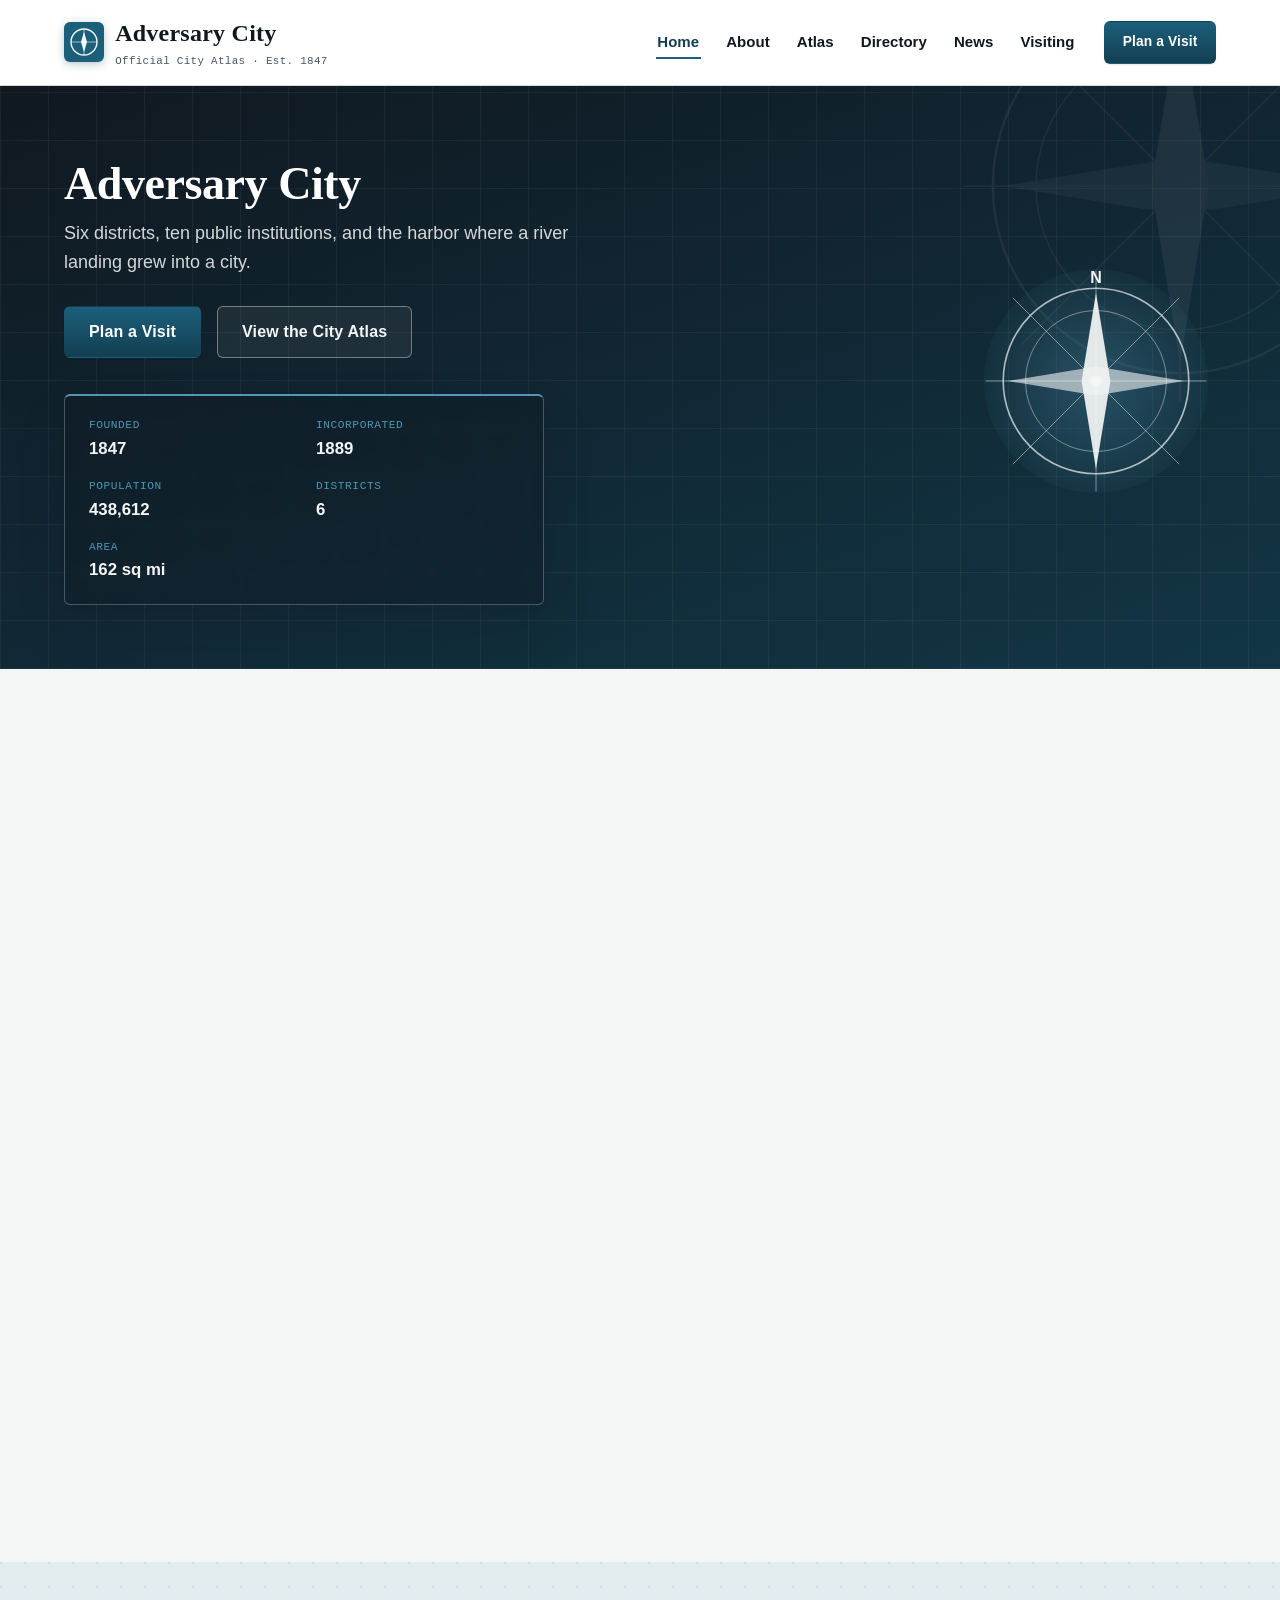
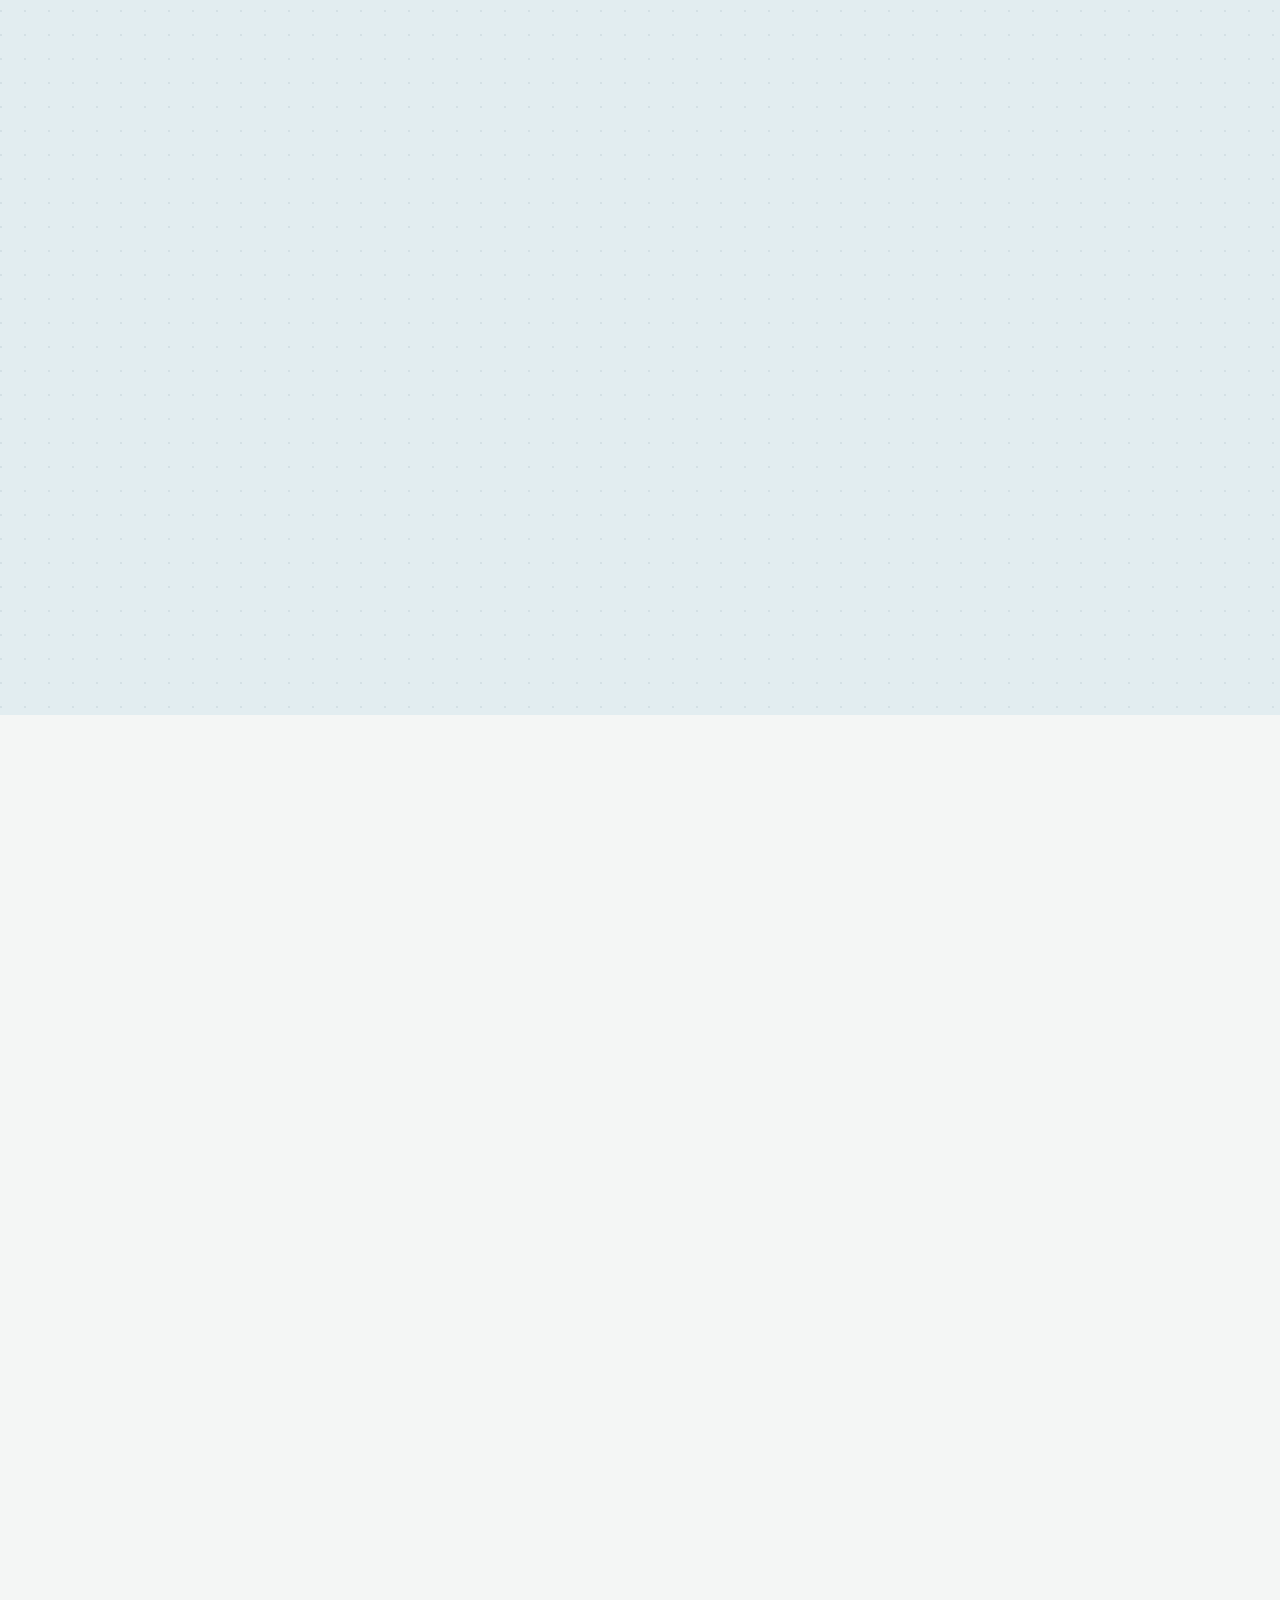
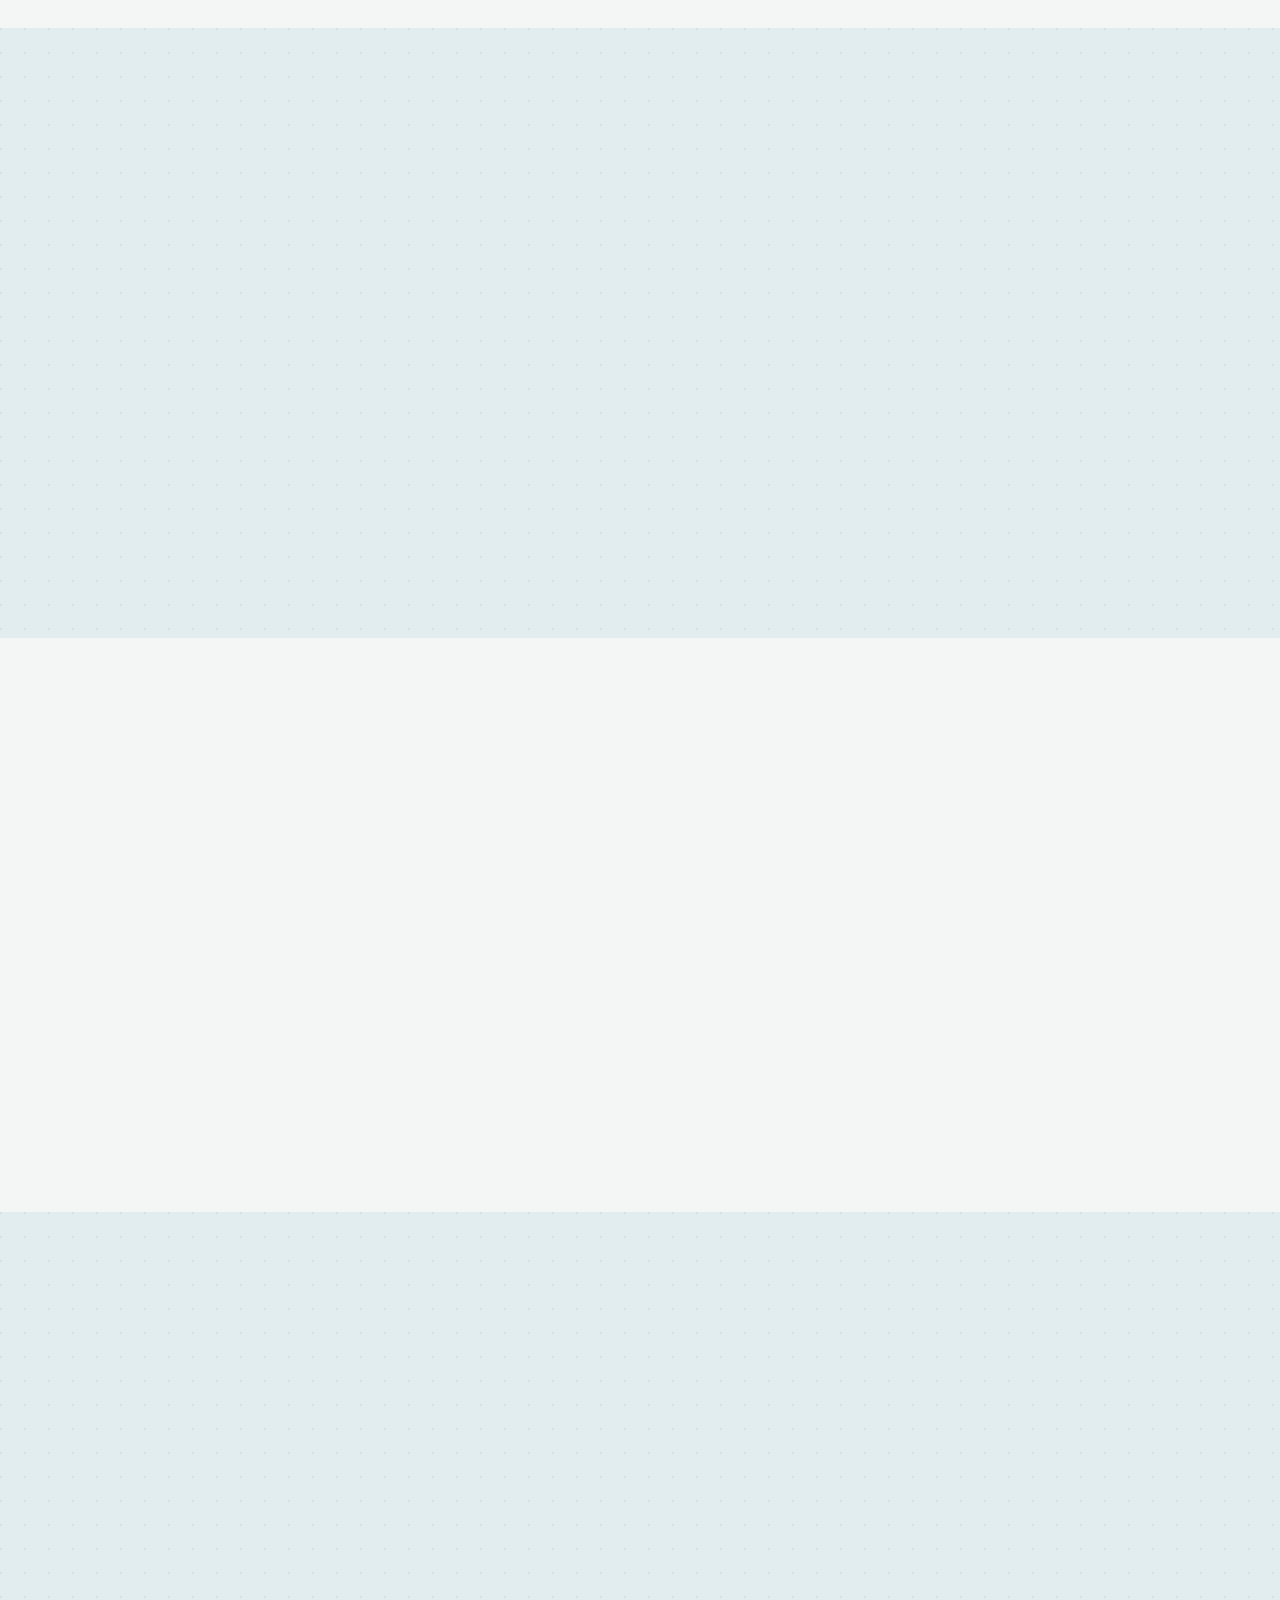
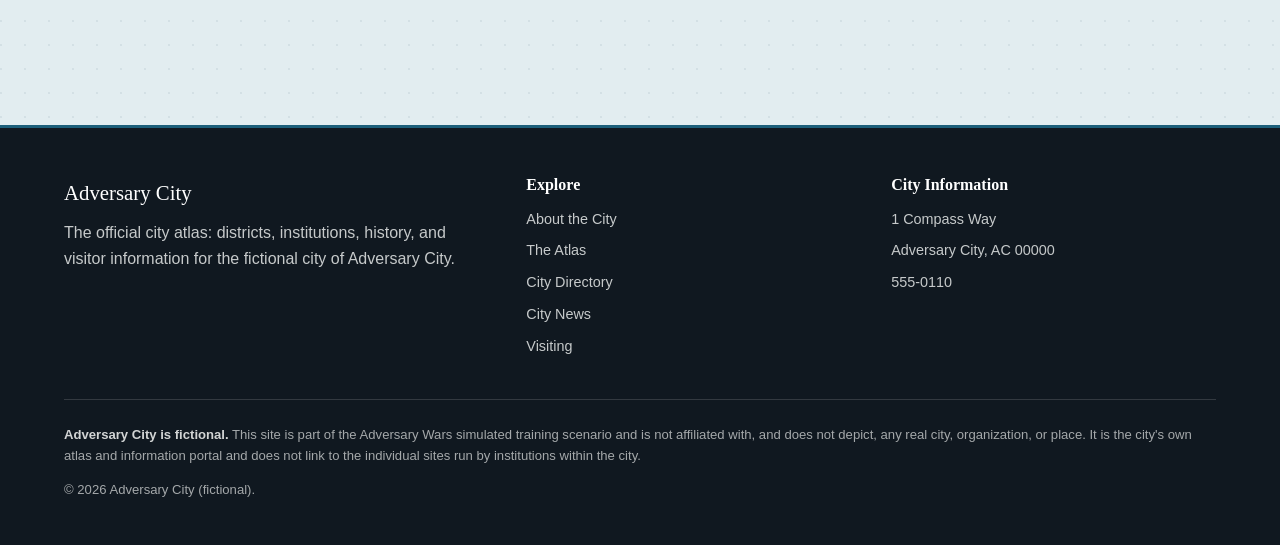
==== index.html @ d745461b "Initial commit" ====
<!DOCTYPE html>
<!--
  Adversary Wars simulation project, set in the fictional city of Adversary City.
  Adversary City is a fictional city; this site is its fictional city-wide atlas
  and information portal, not any single fictional building's own site.
  This site was built for a simulated training/CTF scenario and is not intended
  to represent, impersonate, or harm any real city, organization, or place.
  No real resident data, phone numbers, or addresses are used anywhere in this project.
-->
<html lang="en">
<head>
  <meta charset="UTF-8" />
  <meta name="viewport" content="width=device-width, initial-scale=1.0" />
  <title>Adversary City | Official City Atlas</title>
  <meta name="description" content="Adversary City's official city atlas: districts, public institutions, city news, history, and visitor information for the fictional city of Adversary City." />
  <meta name="robots" content="noindex, nofollow" />
  <meta name="disclaimer" content="Adversary City is a fictional city. This site was built for a simulated training/CTF scenario and is not intended
  to represent, impersonate, or harm any real city, organization, or place.
  No real resident data, phone numbers, or addresses are used anywhere in this project." />
  <meta property="og:title" content="Adversary City · Official City Atlas" />
  <meta property="og:description" content="Districts, public institutions, city news, history, and visitor information for the fictional city of Adversary City." />
  <meta property="og:type" content="website" />
  <meta http-equiv="Content-Security-Policy" content="default-src 'self'; img-src 'self' data:; style-src 'self'; script-src 'self'; object-src 'none'; base-uri 'self'; form-action 'self'; frame-ancestors 'none';" />
  <link rel="icon" href="data:image/svg+xml,%3Csvg xmlns='http://www.w3.org/2000/svg' viewBox='0 0 24 24'%3E%3Crect width='24' height='24' rx='4' fill='%231c5f7a'/%3E%3Ccircle cx='12' cy='12' r='7' fill='none' stroke='%23f4f6f5' stroke-width='1.2'/%3E%3Cpolygon points='12,6 14,12 12,18 10,12' fill='%23f4f6f5'/%3E%3C/svg%3E" />
  <link rel="stylesheet" href="css/styles.css" />
</head>
<body>
  <a class="skip-link" href="#main">Skip to content</a>

  <header class="site-header">
    <div class="wrap">
      <a class="brand" href="index.html" aria-current="page">
        <svg class="brand-logo" width="40" height="40" viewBox="0 0 40 40" aria-hidden="true">
          <rect width="40" height="40" rx="6" fill="#1c5f7a" />
          <circle cx="20" cy="20" r="13" fill="none" stroke="#f4f6f5" stroke-width="1.4" />
          <line x1="20" y1="7" x2="20" y2="33" stroke="#f4f6f5" stroke-width="1" opacity="0.6" />
          <line x1="7" y1="20" x2="33" y2="20" stroke="#f4f6f5" stroke-width="1" opacity="0.6" />
          <polygon points="20,10 23,20 20,30 17,20" fill="#f4f6f5" />
        </svg>
        <span class="brand-text">
          <span class="brand-name">Adversary City</span>
          <span class="brand-sub">Official City Atlas · Est. 1847</span>
        </span>
      </a>

      <button class="nav-toggle" type="button" aria-expanded="false" aria-controls="primary-nav" id="nav-toggle">
        <span class="nav-toggle-bars"></span>
        <span class="visually-hidden">Menu</span>
      </button>

      <nav class="primary-nav" id="primary-nav" aria-label="Primary">
        <ul class="nav-links">
          <li><a href="index.html" aria-current="page">Home</a></li>
          <li><a href="about/index.html">About</a></li>
          <li><a href="atlas/index.html">Atlas</a></li>
          <li><a href="directory/index.html">Directory</a></li>
          <li><a href="news/index.html">News</a></li>
          <li><a href="visiting/index.html">Visiting</a></li>
        </ul>
        <a class="btn btn--primary" href="visiting/index.html">Plan a Visit</a>
      </nav>
    </div>
  </header>

  <main id="main">
    <!-- Hero -->
    <section class="hero">
      <div class="wrap hero-inner">
        <div>
          <h1>Adversary City</h1>
          <p class="hero-tagline">Six districts, ten public institutions, and the harbor where a river landing grew into a city.</p>
          <div class="hero-actions">
            <a class="btn btn--primary" href="visiting/index.html">Plan a Visit</a>
            <a class="btn btn--ghost-dark" href="#atlas">View the City Atlas</a>
          </div>
          <dl class="gazetteer-facts">
            <div>
              <dt class="fact-label">Founded</dt>
              <dd class="fact-value">1847</dd>
            </div>
            <div>
              <dt class="fact-label">Incorporated</dt>
              <dd class="fact-value">1889</dd>
            </div>
            <div>
              <dt class="fact-label">Population</dt>
              <dd class="fact-value">438,612</dd>
            </div>
            <div>
              <dt class="fact-label">Districts</dt>
              <dd class="fact-value">6</dd>
            </div>
            <div>
              <dt class="fact-label">Area</dt>
              <dd class="fact-value">162 sq mi</dd>
            </div>
          </dl>
        </div>
        <svg class="compass" width="240" height="240" viewBox="0 0 150 150" aria-hidden="true">
          <defs>
            <radialGradient id="compass-glow" cx="50%" cy="50%" r="60%">
              <stop offset="0%" stop-color="#4f97b3" stop-opacity="0.35" />
              <stop offset="100%" stop-color="#4f97b3" stop-opacity="0" />
            </radialGradient>
          </defs>
          <circle cx="75" cy="75" r="70" fill="url(#compass-glow)" />
          <circle cx="75" cy="75" r="58" fill="none" stroke="#f4f6f5" stroke-width="1" opacity="0.7" />
          <circle cx="75" cy="75" r="44" fill="none" stroke="#f4f6f5" stroke-width="0.6" opacity="0.45" />
          <g stroke="#f4f6f5" stroke-width="0.6" opacity="0.5">
            <line x1="75" y1="6" x2="75" y2="144" />
            <line x1="6" y1="75" x2="144" y2="75" />
            <line x1="23" y1="23" x2="127" y2="127" />
            <line x1="127" y1="23" x2="23" y2="127" />
          </g>
          <polygon points="75,20 84,75 75,130 66,75" fill="#f4f6f5" opacity="0.92" />
          <polygon points="20,75 75,66 130,75 75,84" fill="#f4f6f5" opacity="0.6" />
          <circle cx="75" cy="75" r="3.5" fill="#f4f6f5" />
          <text x="75" y="14" text-anchor="middle" font-size="10" font-weight="700" fill="#f4f6f5">N</text>
        </svg>
      </div>
    </section>

    <!-- Signature: The City Atlas -->
    <section class="section" id="atlas">
      <div class="wrap">
        <div class="section-head reveal">
          <div>
            <h2>The City Atlas</h2>
            <p class="section-intro">Six districts divide Adversary City, each built around the institutions that define it. Choose a district to see what operates there.</p>
          </div>
        </div>

        <div class="atlas-layout reveal">
          <div class="atlas-map-frame">
            <svg viewBox="0 0 900 600" role="img" aria-label="Illustrated map of Adversary City, showing six districts, streets, the Adversary River, the harbor, and the location of each public institution">
              <defs>
                <pattern id="street-grid" width="30" height="30" patternUnits="userSpaceOnUse">
                  <path d="M30,0 L0,0 0,30" fill="none" stroke="#6b7378" stroke-width="1" opacity="0.5" />
                </pattern>
                <g id="mini-compass">
                  <circle cx="0" cy="0" r="58" fill="none" stroke="currentColor" stroke-width="1.2" opacity="0.6" />
                  <circle cx="0" cy="0" r="44" fill="none" stroke="currentColor" stroke-width="0.6" opacity="0.4" />
                  <line x1="0" y1="-58" x2="0" y2="58" stroke="currentColor" stroke-width="0.6" opacity="0.5" />
                  <line x1="-58" y1="0" x2="58" y2="0" stroke="currentColor" stroke-width="0.6" opacity="0.5" />
                  <polygon points="0,-55 9,0 0,55 -9,0" fill="currentColor" opacity="0.85" />
                  <polygon points="-55,0 0,-9 55,0 0,9" fill="currentColor" opacity="0.5" />
                  <text x="0" y="-64" text-anchor="middle" font-size="12" font-weight="700" fill="currentColor">N</text>
                </g>
                <path id="pin-shape" d="M0,0 C-9,-9 -9,-20 0,-24 C9,-20 9,-9 0,0 Z" fill="currentColor" />
                <circle id="pin-hole" cx="0" cy="-15" r="3.2" fill="#f4f6f5" />
              </defs>

              <rect class="map-water" x="0" y="0" width="900" height="600" />
              <rect class="map-land" x="40" y="40" width="820" height="480" rx="6" />
              <rect class="map-street-pattern" x="40" y="40" width="820" height="480" rx="6" />

              <rect class="map-road" x="40" y="255" width="820" height="50" />
              <rect class="map-road" x="280" y="40" width="50" height="215" />
              <rect class="map-road" x="570" y="40" width="50" height="480" />
              <line class="map-road-line" x1="40" y1="280" x2="280" y2="280" />
              <line class="map-road-line" x1="330" y1="280" x2="570" y2="280" />
              <line class="map-road-line" x1="620" y1="280" x2="860" y2="280" />
              <line class="map-road-line" x1="305" y1="40" x2="305" y2="255" />
              <line class="map-road-line" x1="595" y1="40" x2="595" y2="255" />
              <line class="map-road-line" x1="595" y1="305" x2="595" y2="520" />

              <polygon class="map-river" points="280,305 330,305 330,520 370,580 240,580 280,520" />

              <!-- Founders Row -->
              <rect class="district-region map-active-el" data-district="founders-row" id="map-founders-row" x="40" y="40" width="240" height="215" rx="10" />
              <rect class="map-park" x="55" y="190" width="70" height="40" rx="6" />
              <text class="district-label map-active-el" data-district="founders-row" x="160" y="70" text-anchor="middle">Founders Row</text>
              <use href="#pin-shape" x="100" y="120" class="map-pin map-active-el" data-district="founders-row" />
              <use href="#pin-hole" x="100" y="120" />
              <text class="district-sublabel map-active-el" data-district="founders-row" x="114" y="124">City University</text>
              <text class="map-grid-label" x="270" y="245" text-anchor="end">A-1</text>

              <!-- Civic Center -->
              <rect class="district-region map-active-el" data-district="civic-center" id="map-civic-center" x="330" y="40" width="240" height="215" rx="10" />
              <rect class="map-park" x="490" y="190" width="60" height="35" rx="6" />
              <text class="district-label map-active-el" data-district="civic-center" x="450" y="70" text-anchor="middle">Civic Center</text>
              <use href="#pin-shape" x="400" y="115" class="map-pin map-active-el" data-district="civic-center" />
              <use href="#pin-hole" x="400" y="115" />
              <text class="district-sublabel map-active-el" data-district="civic-center" x="414" y="119">Office of the Mayor</text>
              <use href="#pin-shape" x="400" y="150" class="map-pin map-active-el" data-district="civic-center" />
              <use href="#pin-hole" x="400" y="150" />
              <text class="district-sublabel map-active-el" data-district="civic-center" x="414" y="154">City Police Department</text>
              <text class="map-grid-label" x="560" y="245" text-anchor="end">B-1</text>

              <!-- Skyport District -->
              <rect class="district-region map-active-el" data-district="skyport" id="map-skyport" x="620" y="40" width="240" height="215" rx="10" />
              <rect class="map-runway" x="640" y="175" width="170" height="8" rx="2" />
              <line class="map-runway-line" x1="640" y1="179" x2="810" y2="179" />
              <text class="district-label map-active-el" data-district="skyport" x="740" y="70" text-anchor="middle">Skyport District</text>
              <use href="#pin-shape" x="690" y="140" class="map-pin map-active-el" data-district="skyport" />
              <use href="#pin-hole" x="690" y="140" />
              <text class="district-sublabel map-active-el" data-district="skyport" x="704" y="144">Adversary City Airport</text>
              <text class="map-grid-label" x="850" y="245" text-anchor="end">C-1</text>

              <!-- Harbor District -->
              <rect class="district-region map-active-el" data-district="harbor" id="map-harbor" x="40" y="305" width="240" height="215" rx="10" />
              <rect class="map-pier" x="90" y="500" width="20" height="40" />
              <text class="district-label map-active-el" data-district="harbor" x="160" y="335" text-anchor="middle">Harbor District</text>
              <use href="#pin-shape" x="140" y="400" class="map-pin map-active-el" data-district="harbor" />
              <use href="#pin-hole" x="140" y="400" />
              <text class="district-sublabel map-active-el" data-district="harbor" x="154" y="404">City Hospital</text>
              <text class="map-grid-label" x="270" y="510" text-anchor="end">A-2</text>

              <!-- Riverside -->
              <rect class="district-region map-active-el" data-district="riverside" id="map-riverside" x="330" y="305" width="240" height="215" rx="10" />
              <text class="district-label map-active-el" data-district="riverside" x="450" y="335" text-anchor="middle">Riverside</text>
              <use href="#pin-shape" x="395" y="380" class="map-pin map-active-el" data-district="riverside" />
              <use href="#pin-hole" x="395" y="380" />
              <text class="district-sublabel map-active-el" data-district="riverside" x="409" y="384">City Firestation</text>
              <use href="#pin-shape" x="395" y="415" class="map-pin map-active-el" data-district="riverside" />
              <use href="#pin-hole" x="395" y="415" />
              <text class="district-sublabel map-active-el" data-district="riverside" x="409" y="419">City Bus Station</text>
              <use href="#pin-shape" x="395" y="450" class="map-pin map-active-el" data-district="riverside" />
              <use href="#pin-hole" x="395" y="450" />
              <text class="district-sublabel map-active-el" data-district="riverside" x="409" y="454">City Power Station</text>
              <text class="map-grid-label" x="560" y="510" text-anchor="end">B-2</text>

              <!-- Ledger District -->
              <rect class="district-region map-active-el" data-district="ledger" id="map-ledger" x="620" y="305" width="240" height="215" rx="10" />
              <text class="district-label map-active-el" data-district="ledger" x="740" y="335" text-anchor="middle">Ledger District</text>
              <use href="#pin-shape" x="690" y="390" class="map-pin map-active-el" data-district="ledger" />
              <use href="#pin-hole" x="690" y="390" />
              <text class="district-sublabel map-active-el" data-district="ledger" x="704" y="394">City Bank</text>
              <use href="#pin-shape" x="690" y="425" class="map-pin map-active-el" data-district="ledger" />
              <use href="#pin-hole" x="690" y="425" />
              <text class="district-sublabel map-active-el" data-district="ledger" x="704" y="429">City Shopping Center</text>
              <text class="map-grid-label" x="850" y="510" text-anchor="end">C-2</text>

              <text class="map-grid-label" x="160" y="25" text-anchor="middle">A</text>
              <text class="map-grid-label" x="450" y="25" text-anchor="middle">B</text>
              <text class="map-grid-label" x="740" y="25" text-anchor="middle">C</text>
              <text class="map-grid-label" x="20" y="152" text-anchor="middle">1</text>
              <text class="map-grid-label" x="20" y="417" text-anchor="middle">2</text>

              <text class="map-water-label" x="470" y="568" text-anchor="middle">Adversary Harbor</text>
              <use href="#mini-compass" transform="translate(800,568) scale(0.42)" class="map-compass" />

              <rect class="map-frame-border" x="10" y="10" width="880" height="580" rx="4" />
            </svg>
          </div>

          <div>
            <ul class="district-picker">
              <li><button type="button" class="district-btn" data-district="founders-row" aria-pressed="false">Founders Row</button></li>
              <li><button type="button" class="district-btn" data-district="civic-center" aria-pressed="true">Civic Center</button></li>
              <li><button type="button" class="district-btn" data-district="skyport" aria-pressed="false">Skyport</button></li>
              <li><button type="button" class="district-btn" data-district="harbor" aria-pressed="false">Harbor</button></li>
              <li><button type="button" class="district-btn" data-district="riverside" aria-pressed="false">Riverside</button></li>
              <li><button type="button" class="district-btn" data-district="ledger" aria-pressed="false">Ledger</button></li>
            </ul>

            <div class="district-panel" data-district-panel="founders-row" id="panel-founders-row" hidden>
              <span class="grid-ref">Grid A-1</span>
              <h3>Founders Row</h3>
              <p>A campus district anchored by City University's 1891 quadrangle, with student housing and small businesses lining Founders Walk.</p>
              <ul class="district-panel-list">
                <li>City University<span>Founded 1891 on Founders Walk, the city's principal institution of higher education.</span></li>
              </ul>
            </div>

            <div class="district-panel" data-district-panel="civic-center" id="panel-civic-center">
              <span class="grid-ref">Grid B-1</span>
              <h3>Civic Center</h3>
              <p>Government offices cluster around Charter Plaza and Civic Plaza, four blocks from the Adversary River waterfront.</p>
              <ul class="district-panel-list">
                <li>Office of the Mayor<span>Seat of the mayor-council government at 100 Charter Plaza.</span></li>
                <li>City Police Department<span>Department headquarters at 100 Civic Plaza, in service since 1927.</span></li>
              </ul>
            </div>

            <div class="district-panel" data-district-panel="skyport" id="panel-skyport" hidden>
              <span class="grid-ref">Grid C-1</span>
              <h3>Skyport District</h3>
              <p>Built up around the runways of Adversary City Airport along Aerodrome Way, on the northeast edge of the city.</p>
              <ul class="district-panel-list">
                <li>Adversary City Airport (ADV)<span>Regional airport on Aerodrome Way, operating since 1962 with two terminals.</span></li>
              </ul>
            </div>

            <div class="district-panel" data-district-panel="harbor" id="panel-harbor" hidden>
              <span class="grid-ref">Grid A-2</span>
              <h3>Harbor District</h3>
              <p>The city's oldest neighborhood, built where the Adversary River meets the harbor. Meridian Parkway runs its full length.</p>
              <ul class="district-panel-list">
                <li>City Hospital<span>Acute and emergency care campus at 4400 Meridian Parkway, open since 1958.</span></li>
              </ul>
            </div>

            <div class="district-panel" data-district-panel="riverside" id="panel-riverside" hidden>
              <span class="grid-ref">Grid B-2</span>
              <h3>Riverside</h3>
              <p>An industrial and service belt along the Adversary River south of downtown, home to the utilities and transit infrastructure that keep the rest of the city running.</p>
              <ul class="district-panel-list">
                <li>City Firestation, Station 4<span>Engine and ladder company on Ladderline Road, in service since 1971.</span></li>
                <li>City Bus Station<span>Central terminal at Transit Plaza, hub for the Transit Authority's four routes.</span></li>
                <li>City Power Station<span>Municipal electric utility at Riverside Station, serving the city since 1938.</span></li>
              </ul>
            </div>

            <div class="district-panel" data-district-panel="ledger" id="panel-ledger" hidden>
              <span class="grid-ref">Grid C-2</span>
              <h3>Ledger District</h3>
              <p>The city's financial and retail corridor, running from Ledger Street to Commons Boulevard.</p>
              <ul class="district-panel-list">
                <li>City Bank<span>Headquartered at 1200 Ledger Street, chartered in 1948.</span></li>
                <li>City Shopping Center<span>Regional retail center at 2200 Commons Boulevard with dining and a City Bank branch.</span></li>
              </ul>
            </div>
          </div>
        </div>

        <p class="reveal more-link"><a class="section-link" href="atlas/index.html">View the full Atlas</a></p>
      </div>
    </section>

    <!-- What's in the City -->
    <section class="section section--tint" id="directory">
      <div class="wrap">
        <div class="section-head reveal">
          <div>
            <h2>What's in the City</h2>
            <p class="section-intro">Ten public and civic institutions serve Adversary City, spread across its six districts.</p>
          </div>
        </div>

        <ul class="index-list reveal">
          <li class="index-entry">
            <div class="index-entry-row">
              <span class="index-entry-name">Adversary City Airport</span>
              <span class="index-entry-leader"></span>
              <span class="index-entry-ref">C-1</span>
            </div>
            <span class="index-entry-cat">Aviation · Skyport District</span>
          </li>
          <li class="index-entry">
            <div class="index-entry-row">
              <span class="index-entry-name">City Bank</span>
              <span class="index-entry-leader"></span>
              <span class="index-entry-ref">C-2</span>
            </div>
            <span class="index-entry-cat">Finance · Ledger District</span>
          </li>
          <li class="index-entry">
            <div class="index-entry-row">
              <span class="index-entry-name">City Bus Station</span>
              <span class="index-entry-leader"></span>
              <span class="index-entry-ref">B-2</span>
            </div>
            <span class="index-entry-cat">Transit · Riverside</span>
          </li>
          <li class="index-entry">
            <div class="index-entry-row">
              <span class="index-entry-name">City Firestation, Station 4</span>
              <span class="index-entry-leader"></span>
              <span class="index-entry-ref">B-2</span>
            </div>
            <span class="index-entry-cat">Fire &amp; Rescue · Riverside</span>
          </li>
          <li class="index-entry">
            <div class="index-entry-row">
              <span class="index-entry-name">City Hospital</span>
              <span class="index-entry-leader"></span>
              <span class="index-entry-ref">A-2</span>
            </div>
            <span class="index-entry-cat">Health · Harbor District</span>
          </li>
          <li class="index-entry">
            <div class="index-entry-row">
              <span class="index-entry-name">City Police Department</span>
              <span class="index-entry-leader"></span>
              <span class="index-entry-ref">B-1</span>
            </div>
            <span class="index-entry-cat">Public Safety · Civic Center</span>
          </li>
          <li class="index-entry">
            <div class="index-entry-row">
              <span class="index-entry-name">City Power Station</span>
              <span class="index-entry-leader"></span>
              <span class="index-entry-ref">B-2</span>
            </div>
            <span class="index-entry-cat">Utilities · Riverside</span>
          </li>
          <li class="index-entry">
            <div class="index-entry-row">
              <span class="index-entry-name">City Shopping Center</span>
              <span class="index-entry-leader"></span>
              <span class="index-entry-ref">C-2</span>
            </div>
            <span class="index-entry-cat">Retail · Ledger District</span>
          </li>
          <li class="index-entry">
            <div class="index-entry-row">
              <span class="index-entry-name">City University</span>
              <span class="index-entry-leader"></span>
              <span class="index-entry-ref">A-1</span>
            </div>
            <span class="index-entry-cat">Education · Founders Row</span>
          </li>
          <li class="index-entry">
            <div class="index-entry-row">
              <span class="index-entry-name">Office of the Mayor</span>
              <span class="index-entry-leader"></span>
              <span class="index-entry-ref">B-1</span>
            </div>
            <span class="index-entry-cat">Government · Civic Center</span>
          </li>
        </ul>

        <p class="reveal more-link"><a class="section-link" href="directory/index.html">View the full City Directory</a></p>
      </div>
    </section>

    <!-- City News -->
    <section class="section" id="news">
      <div class="wrap">
        <div class="section-head reveal">
          <div>
            <h2>City News</h2>
            <p class="section-intro">A running digest of announcements from institutions across Adversary City.</p>
          </div>
        </div>

        <ol class="dispatch-list reveal">
          <li class="dispatch-item">
            <div class="dispatch-meta">
              <span class="dispatch-date">Jul 27, 2026</span>
              <span class="dispatch-tag">Transit</span>
              <span class="dispatch-org">City Bus Station</span>
            </div>
            <h3>Route 3 running behind schedule during Fairview Avenue paving</h3>
            <p>Buses are running 10 to 15 minutes behind while crews repave Fairview Avenue.</p>
          </li>
          <li class="dispatch-item">
            <div class="dispatch-meta">
              <span class="dispatch-date">Jul 26, 2026</span>
              <span class="dispatch-tag">Utilities</span>
              <span class="dispatch-org">City Power Station</span>
            </div>
            <h3>Cedar Substation maintenance scheduled for August 3</h3>
            <p>Crews take the substation offline from 1 to 5 a.m., affecting about 600 customers.</p>
          </li>
          <li class="dispatch-item">
            <div class="dispatch-meta">
              <span class="dispatch-date">Jul 25, 2026</span>
              <span class="dispatch-tag">Retail</span>
              <span class="dispatch-org">City Shopping Center</span>
            </div>
            <h3>East entrance closed for door repair</h3>
            <p>The entrance closes for repair work and reopens August 2.</p>
          </li>
          <li class="dispatch-item">
            <div class="dispatch-meta">
              <span class="dispatch-date">Jul 24, 2026</span>
              <span class="dispatch-tag">Aviation</span>
              <span class="dispatch-org">Adversary City Airport</span>
            </div>
            <h3>Summer storms delaying scattered departures</h3>
            <p>Storms are pushing back departures across both terminals; travelers should check flight status before heading to the airport.</p>
          </li>
          <li class="dispatch-item">
            <div class="dispatch-meta">
              <span class="dispatch-date">Jul 22, 2026</span>
              <span class="dispatch-tag">Health</span>
              <span class="dispatch-org">City Hospital</span>
            </div>
            <h3>Walk-in flu clinic opens in the East Wing lobby</h3>
            <p>The clinic runs through October and requires no appointment.</p>
          </li>
        </ol>

        <p class="reveal more-link"><a class="section-link" href="news/index.html">View the full News Archive</a></p>
      </div>
    </section>

    <!-- About the City teaser -->
    <section class="section section--tint" id="about">
      <div class="wrap">
        <div class="section-head reveal">
          <div>
            <h2>About the City</h2>
            <p class="section-intro">Adversary City grew from a river-landing trading post into a city of six districts.</p>
          </div>
        </div>

        <div class="two-col reveal">
          <div class="panel">
            <h3>History</h3>
            <p>Settlers established a trading post in 1847 where the Adversary River meets the harbor. The city incorporated in 1889, and City University opened two years later. The century that followed added a police department, a municipal utility, a bank, a hospital, an airport, and a fire station, each still operating in the district where it was built.</p>
          </div>
          <div class="panel">
            <h3>Government</h3>
            <p>Adversary City operates under a mayor-council government. Voters elect the mayor citywide and seven council members, one from each district plus one at-large seat, all serving four-year terms. The Council meets at City Hall on Charter Plaza the second Tuesday of each month, open to the public.</p>
          </div>
        </div>

        <p class="reveal more-link"><a class="section-link" href="about/index.html">Read the full City History</a></p>
      </div>
    </section>

    <!-- Visiting teaser -->
    <section class="section" id="visiting">
      <div class="wrap">
        <div class="section-head reveal">
          <div>
            <h2>Visiting Adversary City</h2>
            <p class="section-intro">Practical notes for getting around and planning a day in the city.</p>
          </div>
        </div>

        <div class="org-grid reveal">
          <div class="org-card">
            <div class="org-card-top">
              <h3>Getting Here</h3>
            </div>
            <p>Adversary City Airport serves the Skyport District, and the central bus terminal in Riverside connects to routes across the region.</p>
          </div>
          <div class="org-card">
            <div class="org-card-top">
              <h3>Getting Around</h3>
            </div>
            <p>Four citywide routes run from the Riverside terminal to every district. Most sights sit within a short walk of a stop.</p>
          </div>
          <div class="org-card">
            <div class="org-card-top">
              <h3>When to Go</h3>
            </div>
            <p>Spring and fall bring the mildest weather. Summer runs warm and occasionally stormy, as reflected in current flight delays.</p>
          </div>
        </div>

        <p class="reveal more-link"><a class="section-link" href="visiting/index.html">Plan Your Visit</a></p>
      </div>
    </section>

    <!-- Contact -->
    <section class="section section--tint" id="contact">
      <div class="wrap">
        <div class="section-head reveal">
          <div>
            <h2>City Information</h2>
            <p class="section-intro">General questions about Adversary City, its districts, or this atlas.</p>
          </div>
        </div>

        <div class="two-col reveal">
          <div class="panel">
            <h3>Visitor &amp; Information Center</h3>
            <ul class="contact-list">
              <li><span class="label">Address</span><span class="value">1 Compass Way, Adversary City, AC 00000</span></li>
              <li><span class="label">General information</span><span class="value">555-0110</span></li>
              <li><span class="label">Hours</span><span class="value">Mon-Fri, 8 a.m.-6 p.m.</span></li>
            </ul>
          </div>
          <div class="panel">
            <h3>Find Your Way</h3>
            <p>Start with <a href="atlas/index.html">the Atlas</a> for districts and locations, the <a href="directory/index.html">Directory</a> for a full list of institutions, or <a href="news/index.html">City News</a> for the latest announcements.</p>
          </div>
        </div>
      </div>
    </section>
  </main>

  <footer class="site-footer">
    <div class="wrap">
      <div class="footer-grid">
        <div>
          <div class="footer-brand-name">Adversary City</div>
          <p>The official city atlas: districts, institutions, history, and visitor information for the fictional city of Adversary City.</p>
        </div>
        <div>
          <h3>Explore</h3>
          <ul>
            <li><a href="about/index.html">About the City</a></li>
            <li><a href="atlas/index.html">The Atlas</a></li>
            <li><a href="directory/index.html">City Directory</a></li>
            <li><a href="news/index.html">City News</a></li>
            <li><a href="visiting/index.html">Visiting</a></li>
          </ul>
        </div>
        <div>
          <h3>City Information</h3>
          <ul>
            <li>1 Compass Way</li>
            <li>Adversary City, AC 00000</li>
            <li>555-0110</li>
          </ul>
        </div>
      </div>

      <div class="disclaimer">
        <p><strong>Adversary City is fictional.</strong> This site is part of the Adversary Wars simulated training scenario and is not affiliated with, and does not depict, any real city, organization, or place. It is the city's own atlas and information portal and does not link to the individual sites run by institutions within the city.</p>
        <p>&copy; <span id="year"></span> Adversary City (fictional).</p>
      </div>
    </div>
  </footer>

  <script src="js/main.js" defer></script>
</body>
</html>
---- css/styles.css ----
/*
  Adversary City: official city atlas
  Token system: survey-blue on cool neutrals, single dominant brand color,
  one warm utility accent (map-pin red) reserved for markers/tags only.
*/

:root {
  --ink: #101820;
  --ink-soft: #46565f;
  --survey: #1c5f7a;
  --survey-deep: #123f52;
  --survey-pale: #e2edf0;
  --survey-light: #4f97b3;
  --paper: #f4f6f5;
  --panel: #ffffff;
  --line: #d3dbdd;
  --pin: #9c3a2e;
  --pin-deep: #7a2c22;
  --pin-light: #d98d7e;

  --font-display: "Bookman Old Style", "Book Antiqua", Georgia, serif;
  --font-body: Candara, "Segoe UI", Calibri, sans-serif;
  --font-mono: "Cascadia Mono", Consolas, "Lucida Console", monospace;

  --wrap: 1200px;
  --radius: 6px;

  --shadow-sm: 0 1px 2px rgba(16, 24, 32, 0.06), 0 1px 1px rgba(16, 24, 32, 0.04);
  --shadow-md: 0 8px 20px rgba(16, 24, 32, 0.08), 0 2px 6px rgba(16, 24, 32, 0.05);
  --shadow-lg: 0 24px 48px rgba(16, 24, 32, 0.16), 0 4px 12px rgba(16, 24, 32, 0.08);
  --shadow-inset: inset 0 1px 0 rgba(255, 255, 255, 0.6);

  /* Compass-rose watermark, reused across every masthead for a consistent brand mark */
  --watermark: url("data:image/svg+xml,%3Csvg xmlns='http://www.w3.org/2000/svg' viewBox='0 0 200 200'%3E%3Ccircle cx='100' cy='100' r='78' fill='none' stroke='%23f4f6f5' stroke-width='1'/%3E%3Ccircle cx='100' cy='100' r='60' fill='none' stroke='%23f4f6f5' stroke-width='0.6'/%3E%3Cg stroke='%23f4f6f5' stroke-width='0.6'%3E%3Cline x1='100' y1='10' x2='100' y2='190'/%3E%3Cline x1='10' y1='100' x2='190' y2='100'/%3E%3Cline x1='34' y1='34' x2='166' y2='166'/%3E%3Cline x1='166' y1='34' x2='34' y2='166'/%3E%3C/g%3E%3Cpolygon points='100,26 112,100 100,174 88,100' fill='%23f4f6f5'/%3E%3Cpolygon points='26,100 100,88 174,100 100,112' fill='%23f4f6f5' opacity='0.7'/%3E%3Ccircle cx='100' cy='100' r='4' fill='%23f4f6f5'/%3E%3C/svg%3E");

  /* City-map cartography colors (map-only palette, distinct from site chrome) */
  --water: #c3dde3;
  --water-deep: #9dc3cc;
  --land: #eef2f1;
  --road: #9aa3a8;
  --road-line: #6b7378;
  --park: #a7bfa0;
}

* {
  box-sizing: border-box;
}

html {
  scroll-behavior: smooth;
}

@media (prefers-reduced-motion: reduce) {
  html {
    scroll-behavior: auto;
  }
  *,
  *::before,
  *::after {
    animation-duration: 0.001ms !important;
    animation-iteration-count: 1 !important;
    transition-duration: 0.001ms !important;
    scroll-behavior: auto !important;
  }
}

body {
  margin: 0;
  background: var(--paper);
  color: var(--ink);
  font-family: var(--font-body);
  font-size: 16px;
  line-height: 1.65;
  text-rendering: optimizeLegibility;
  -webkit-font-smoothing: antialiased;
}

h1,
h2,
h3,
h4 {
  font-family: var(--font-display);
  color: var(--ink);
  line-height: 1.15;
  letter-spacing: -0.01em;
  margin: 0 0 0.6em;
}

h3,
h4 {
  letter-spacing: 0;
}

p {
  margin: 0 0 1em;
}

dl,
dt,
dd {
  margin: 0;
}

a {
  color: var(--survey-deep);
}

a:not([class]) {
  text-decoration-thickness: 1px;
  text-underline-offset: 0.15em;
}

img {
  max-width: 100%;
  display: block;
}

.wrap {
  max-width: var(--wrap);
  margin: 0 auto;
  padding: 0 1.5rem;
}

.skip-link {
  position: absolute;
  left: -999px;
  top: 0;
  background: var(--ink);
  color: #fff;
  padding: 0.75rem 1.25rem;
  z-index: 200;
  font-family: var(--font-body);
}

.skip-link:focus {
  left: 1rem;
  top: 1rem;
}

:focus-visible {
  outline: 3px solid var(--survey);
  outline-offset: 2px;
}

/* ---------- Header / nav ---------- */

.site-header {
  background: rgba(255, 255, 255, 0.92);
  backdrop-filter: blur(10px);
  -webkit-backdrop-filter: blur(10px);
  border-bottom: 1px solid var(--line);
  position: sticky;
  top: 0;
  z-index: 100;
  box-shadow: 0 0 0 rgba(16, 24, 32, 0);
  transition: box-shadow 0.25s ease, border-color 0.25s ease;
}

.site-header.is-scrolled {
  border-bottom-color: transparent;
  box-shadow: var(--shadow-md);
}

.site-header .wrap {
  display: flex;
  align-items: center;
  justify-content: space-between;
  gap: 1.5rem;
  padding-top: 0.85rem;
  padding-bottom: 0.85rem;
}

.brand {
  display: flex;
  align-items: center;
  gap: 0.7rem;
  flex-shrink: 0;
  text-decoration: none;
  color: var(--ink);
  white-space: nowrap;
}

.brand-logo {
  filter: drop-shadow(0 2px 4px rgba(18, 63, 82, 0.3));
}

.brand-text {
  display: flex;
  flex-direction: column;
}

.brand-name {
  font-family: var(--font-display);
  font-weight: 700;
  font-size: 1.5rem;
  letter-spacing: 0.01em;
}

.brand-sub {
  font-family: var(--font-mono);
  font-size: 0.68rem;
  color: var(--ink-soft);
  letter-spacing: 0.03em;
}

.primary-nav {
  display: flex;
  align-items: center;
  gap: 1.75rem;
  flex-wrap: nowrap;
}

.nav-links {
  display: flex;
  gap: 1.5rem;
  list-style: none;
  margin: 0;
  padding: 0;
  flex-wrap: nowrap;
}

.nav-links a {
  color: var(--ink);
  text-decoration: none;
  font-size: 0.94rem;
  font-weight: 600;
  padding: 0.4rem 0.1rem;
  border-bottom: 2px solid transparent;
  white-space: nowrap;
  transition: color 0.2s ease, border-color 0.2s ease;
}

.nav-links a:hover {
  color: var(--survey-deep);
  border-bottom-color: var(--survey-light);
}

.nav-links a[aria-current="page"] {
  color: var(--survey-deep);
  border-bottom-color: var(--survey);
}

.primary-nav .btn {
  white-space: nowrap;
  font-size: 0.86rem;
  padding: 0.55rem 1.1rem;
}

.nav-toggle {
  display: none;
  background: transparent;
  border: 1px solid var(--line);
  border-radius: var(--radius);
  padding: 0.45rem 0.6rem;
  font-family: var(--font-body);
  cursor: pointer;
}

.nav-toggle-bars {
  display: block;
  width: 20px;
  height: 2px;
  background: var(--ink);
  position: relative;
}

.nav-toggle-bars::before,
.nav-toggle-bars::after {
  content: "";
  position: absolute;
  left: 0;
  width: 20px;
  height: 2px;
  background: var(--ink);
}

.nav-toggle-bars::before {
  top: -6px;
}

.nav-toggle-bars::after {
  top: 6px;
}

@media (max-width: 1100px) {
  .nav-toggle {
    display: block;
  }

  .primary-nav {
    position: absolute;
    top: 100%;
    left: 0;
    right: 0;
    background: var(--panel);
    border-bottom: 1px solid var(--line);
    flex-direction: column;
    align-items: stretch;
    gap: 0;
    padding: 0.5rem 1.5rem 1.25rem;
    display: none;
  }

  .primary-nav.is-open {
    display: flex;
  }

  .nav-links {
    flex-direction: column;
    gap: 0;
  }

  .nav-links a {
    display: block;
    padding: 0.75rem 0;
    border-bottom: 1px solid var(--line);
  }

  .primary-nav .btn {
    margin-top: 1rem;
    text-align: center;
  }
}

/* ---------- Buttons ---------- */

.btn {
  display: inline-block;
  font-family: var(--font-body);
  font-weight: 700;
  letter-spacing: 0.01em;
  text-decoration: none;
  border-radius: var(--radius);
  padding: 0.75rem 1.5rem;
  border: 1px solid transparent;
  cursor: pointer;
  transition: background 0.2s ease, border-color 0.2s ease, color 0.2s ease,
    box-shadow 0.2s ease, transform 0.15s ease;
}

.btn--primary {
  background: linear-gradient(180deg, var(--survey) 0%, var(--survey-deep) 100%);
  color: #fff;
  box-shadow: var(--shadow-sm);
}

.btn--primary:hover {
  background: linear-gradient(180deg, #21708f 0%, var(--survey-deep) 100%);
  box-shadow: var(--shadow-md);
  transform: translateY(-1px);
}

.btn--ghost {
  background: var(--panel);
  border-color: var(--line);
  color: var(--ink);
}

.btn--ghost:hover {
  border-color: var(--survey);
  color: var(--survey-deep);
  box-shadow: var(--shadow-sm);
}

.btn--ghost-dark {
  background: rgba(244, 246, 245, 0.06);
  border-color: rgba(244, 246, 245, 0.4);
  color: var(--paper);
}

.btn--ghost-dark:hover {
  border-color: var(--paper);
  background: rgba(244, 246, 245, 0.12);
}

/* ---------- Masthead (shared by hero + page-intro, for consistent scale) ---------- */

.hero,
.page-intro,
.error-hero {
  position: relative;
  overflow: hidden;
  isolation: isolate;
  background:
    repeating-linear-gradient(
      0deg,
      rgba(244, 246, 245, 0.05) 0,
      rgba(244, 246, 245, 0.05) 1px,
      transparent 1px,
      transparent 48px
    ),
    repeating-linear-gradient(
      90deg,
      rgba(244, 246, 245, 0.05) 0,
      rgba(244, 246, 245, 0.05) 1px,
      transparent 1px,
      transparent 48px
    ),
    linear-gradient(160deg, var(--ink) 0%, var(--survey-deep) 130%);
  color: var(--paper);
  padding: 4.5rem 0 4rem;
}

.hero::before,
.page-intro::before,
.error-hero::before {
  content: "";
  position: absolute;
  z-index: 0;
  top: -140px;
  right: -140px;
  width: 480px;
  height: 480px;
  background-image: var(--watermark);
  background-repeat: no-repeat;
  background-size: contain;
  opacity: 0.06;
  pointer-events: none;
}

.hero > .wrap,
.page-intro > .wrap,
.error-hero > .wrap {
  position: relative;
  z-index: 1;
}

.hero h1,
.page-intro h1,
.error-hero h1 {
  color: #fff;
  font-size: clamp(2.25rem, 3.6vw, 3.1rem);
}

.hero-tagline,
.lede {
  font-size: 1.125rem;
  color: rgba(244, 246, 245, 0.86);
  max-width: 52ch;
}

.hero-inner {
  display: grid;
  grid-template-columns: 1.1fr 0.9fr;
  gap: 3rem;
  align-items: center;
}

.hero h1 {
  margin-bottom: 0.5rem;
}

.hero-actions {
  display: flex;
  gap: 1rem;
  flex-wrap: wrap;
  margin: 1.75rem 0 2.25rem;
}

.gazetteer-facts {
  list-style: none;
  margin: 0;
  padding: 1.25rem 1.5rem;
  border: 1px solid rgba(244, 246, 245, 0.25);
  border-top: 2px solid var(--survey-light);
  border-radius: var(--radius);
  background: rgba(16, 24, 32, 0.35);
  box-shadow: var(--shadow-lg);
  backdrop-filter: blur(6px);
  display: grid;
  grid-template-columns: repeat(2, 1fr);
  gap: 0.9rem 1.5rem;
  max-width: 30rem;
}

.gazetteer-facts div {
  display: flex;
  flex-direction: column;
}

.gazetteer-facts div:last-child {
  grid-column: 1 / -1;
}

.gazetteer-facts dt,
.gazetteer-facts .fact-label {
  font-family: var(--font-mono);
  font-size: 0.7rem;
  letter-spacing: 0.05em;
  color: var(--survey-light);
  text-transform: uppercase;
}

.gazetteer-facts dd,
.gazetteer-facts .fact-value {
  margin: 0;
  font-weight: 700;
  font-size: 1.05rem;
}

.compass {
  justify-self: end;
}

@media (max-width: 900px) {
  .hero-inner {
    grid-template-columns: 1fr;
  }

  .compass {
    justify-self: start;
    width: 96px;
  }
}

/* ---------- Page intro banner (detail pages) ---------- */

.back-link {
  display: inline-block;
  color: var(--survey-light);
  text-decoration: none;
  font-size: 0.88rem;
  font-weight: 700;
  margin-bottom: 1.25rem;
  transition: color 0.2s ease;
}

.back-link:hover {
  color: var(--paper);
  text-decoration: underline;
}

.page-intro h1 {
  margin-bottom: 0.6rem;
}

.lede {
  margin: 0;
}

/* ---------- Sections ---------- */

.section {
  padding: 4.5rem 0;
}

.section--tint {
  background:
    radial-gradient(circle at 1px 1px, rgba(18, 63, 82, 0.07) 1px, transparent 0) 0 0/24px 24px,
    var(--survey-pale);
}

.section-head {
  display: flex;
  align-items: flex-start;
  justify-content: space-between;
  gap: 2rem;
  margin-bottom: 2.5rem;
  flex-wrap: wrap;
}

.section-head h2 {
  display: inline-block;
  font-size: clamp(1.7rem, 2.8vw, 2.2rem);
  margin-bottom: 0.7rem;
  position: relative;
  padding-bottom: 0.65rem;
}

.section-head h2::after {
  content: "";
  position: absolute;
  left: 0;
  bottom: 0;
  width: 100%;
  height: 3px;
  border-radius: 2px;
  background: var(--survey);
}

.section-intro {
  max-width: 62ch;
  color: var(--ink-soft);
}

.body-copy {
  max-width: 65ch;
}

.section-link {
  font-weight: 700;
  text-decoration: none;
  white-space: nowrap;
  border-bottom: 2px solid var(--survey);
  padding-bottom: 0.1rem;
  transition: color 0.2s ease, border-color 0.2s ease;
}

.section-link:hover {
  color: var(--survey-deep);
  border-bottom-color: var(--survey-deep);
}

/* ---------- Atlas (signature) ---------- */

.atlas-layout {
  display: grid;
  grid-template-columns: 1.35fr 1fr;
  gap: 2.5rem;
  align-items: start;
}

.atlas-map-frame {
  background: var(--panel);
  border: 1px solid var(--line);
  border-radius: var(--radius);
  padding: 1rem;
  box-shadow: var(--shadow-md);
}

.atlas-map-frame svg {
  width: 100%;
  height: auto;
  display: block;
}

/* Base terrain layers, painted once, back to front: water, land, street pattern, roads, river, parks */

.map-water {
  fill: var(--water);
}

.map-land {
  fill: var(--land);
  stroke: var(--road-line);
  stroke-width: 3;
}

.map-street-pattern {
  fill: url(#street-grid);
  opacity: 0.6;
  pointer-events: none;
}

.map-road {
  fill: var(--road);
}

.map-road-line {
  stroke: #ffffff;
  stroke-width: 2;
  stroke-dasharray: 14 10;
  opacity: 0.75;
  fill: none;
}

.map-river {
  fill: var(--water-deep);
}

.map-park {
  fill: var(--park);
  stroke: #ffffff;
  stroke-width: 1;
  opacity: 0.92;
}

.map-runway {
  fill: var(--road-line);
}

.map-runway-line {
  stroke: #ffffff;
  stroke-width: 1.5;
  stroke-dasharray: 6 5;
  opacity: 0.8;
}

.map-pier {
  fill: var(--road-line);
  opacity: 0.9;
}

.map-frame-border {
  fill: none;
  stroke: var(--road-line);
  stroke-width: 1;
  opacity: 0.4;
}

.map-water-label {
  font-family: var(--font-body);
  font-style: italic;
  font-size: 13px;
  letter-spacing: 0.03em;
  fill: var(--survey-deep);
  opacity: 0.7;
}

.map-compass {
  color: var(--ink-soft);
  opacity: 0.85;
}

/* District zones: translucent highlight over the terrain, not an opaque fill */

.district-region {
  fill: rgba(28, 95, 122, 0.1);
  stroke: var(--survey-deep);
  stroke-width: 2;
  transition: fill 0.2s ease;
}

.district-region.is-active {
  fill: rgba(28, 95, 122, 0.58);
}

.district-label {
  font-family: var(--font-body);
  font-weight: 700;
  font-size: 14px;
  fill: var(--ink);
  paint-order: stroke;
  stroke: var(--land);
  stroke-width: 4px;
  stroke-linejoin: round;
  pointer-events: none;
}

.district-sublabel {
  font-family: var(--font-body);
  font-weight: 600;
  font-size: 11px;
  fill: var(--ink-soft);
  paint-order: stroke;
  stroke: var(--land);
  stroke-width: 3px;
  stroke-linejoin: round;
  pointer-events: none;
}

.district-label.is-active,
.district-sublabel.is-active {
  fill: #fff;
}

.district-label.is-active,
.district-sublabel.is-active {
  stroke: var(--survey-deep);
}

/* Landmark pins: a reusable teardrop symbol via <use>, colored through currentColor */

.map-pin {
  color: var(--pin);
  filter: drop-shadow(0 1px 1px rgba(16, 24, 32, 0.35));
}

.map-pin.is-active {
  color: #ffffff;
}

.map-grid-label {
  font-family: var(--font-mono);
  font-size: 12px;
  font-weight: 700;
  fill: var(--survey-deep);
  opacity: 0.8;
}

.district-picker {
  display: grid;
  grid-template-columns: repeat(3, 1fr);
  gap: 0.6rem;
  list-style: none;
  margin: 0 0 1.5rem;
  padding: 0;
}

.district-btn {
  width: 100%;
  font-family: var(--font-body);
  font-size: 0.85rem;
  font-weight: 700;
  text-align: left;
  background: var(--panel);
  border: 1px solid var(--line);
  border-radius: var(--radius);
  padding: 0.6rem 0.75rem;
  cursor: pointer;
  color: var(--ink);
  transition: border-color 0.2s ease, background 0.2s ease, color 0.2s ease, box-shadow 0.2s ease;
}

.district-btn:hover {
  border-color: var(--survey);
  box-shadow: var(--shadow-sm);
}

.district-btn[aria-pressed="true"] {
  background: linear-gradient(180deg, var(--survey) 0%, var(--survey-deep) 100%);
  border-color: var(--survey-deep);
  color: #fff;
  box-shadow: var(--shadow-sm);
}

.district-panel {
  background: var(--panel);
  border: 1px solid var(--line);
  border-radius: var(--radius);
  padding: 1.75rem;
  box-shadow: var(--shadow-md);
}

.district-panel .grid-ref {
  font-family: var(--font-mono);
  font-size: 0.78rem;
  color: var(--survey-deep);
  letter-spacing: 0.04em;
}

.district-panel h3 {
  font-size: 1.4rem;
  margin: 0.3rem 0 0.75rem;
}

.district-panel-list {
  list-style: none;
  margin: 1.1rem 0 0;
  padding: 1.1rem 0 0;
  border-top: 1px solid var(--line);
}

.district-panel-list li {
  padding: 0.4rem 0;
  font-weight: 700;
}

.district-panel-list span {
  display: block;
  font-weight: 400;
  font-size: 0.88rem;
  color: var(--ink-soft);
}

@media (max-width: 860px) {
  .atlas-layout {
    grid-template-columns: 1fr;
  }

  .district-picker {
    grid-template-columns: repeat(2, 1fr);
  }
}

/* ---------- Index / dot-leader list ---------- */

.index-list {
  list-style: none;
  margin: 0;
  padding: 0;
  columns: 2;
  column-gap: 3rem;
}

.index-entry {
  display: flex;
  flex-direction: column;
  padding: 0.65rem 0;
  border-bottom: 1px solid var(--line);
  break-inside: avoid;
}

.index-entry-row {
  display: flex;
  align-items: baseline;
  gap: 0.4rem;
}

.index-entry-name {
  font-weight: 700;
  white-space: nowrap;
}

.index-entry-leader {
  flex: 1;
  border-bottom: 1px dotted var(--ink-soft);
  height: 0.7em;
}

.index-entry-ref {
  font-family: var(--font-mono);
  font-size: 0.8rem;
  color: var(--survey-deep);
  white-space: nowrap;
}

.index-entry-cat {
  display: block;
  font-size: 0.78rem;
  color: var(--ink-soft);
  margin-top: 0.15rem;
}

@media (max-width: 700px) {
  .index-list {
    columns: 1;
  }
}

.filter-row {
  display: flex;
  flex-wrap: wrap;
  gap: 0.6rem;
  margin-bottom: 2rem;
}

.filter-chip {
  font-family: var(--font-body);
  font-size: 0.82rem;
  font-weight: 700;
  background: var(--panel);
  border: 1px solid var(--line);
  border-radius: var(--radius);
  padding: 0.45rem 0.9rem;
  cursor: pointer;
  color: var(--ink);
  transition: border-color 0.2s ease, background 0.2s ease, color 0.2s ease, box-shadow 0.2s ease;
}

.filter-chip:hover {
  border-color: var(--survey);
  box-shadow: var(--shadow-sm);
}

.filter-chip[aria-pressed="true"] {
  background: linear-gradient(180deg, var(--survey) 0%, var(--survey-deep) 100%);
  border-color: var(--survey-deep);
  color: #fff;
  box-shadow: var(--shadow-sm);
}

/* Directory detail page cards */

.org-card {
  background: var(--panel);
  border: 1px solid var(--line);
  border-radius: var(--radius);
  padding: 1.5rem;
  box-shadow: var(--shadow-sm);
  transition: box-shadow 0.2s ease, border-color 0.2s ease;
}

.org-card:hover {
  border-color: var(--survey-light);
  box-shadow: var(--shadow-md);
}

.org-card-top {
  display: flex;
  justify-content: space-between;
  gap: 1rem;
  align-items: baseline;
  margin-bottom: 0.5rem;
}

.org-card h3 {
  font-size: 1.15rem;
  margin: 0;
}

.org-card .tag {
  font-family: var(--font-mono);
  font-size: 0.7rem;
  text-transform: uppercase;
  letter-spacing: 0.04em;
  color: var(--survey-deep);
  white-space: nowrap;
}

.org-card p {
  color: var(--ink-soft);
  font-size: 0.94rem;
  margin: 0;
}

.org-card-meta {
  margin-top: 0.85rem;
  padding-top: 0.85rem;
  border-top: 1px solid var(--line);
  font-size: 0.82rem;
  color: var(--ink-soft);
  display: flex;
  gap: 1rem;
  flex-wrap: wrap;
}

.org-grid {
  display: grid;
  grid-template-columns: repeat(auto-fill, minmax(17rem, 1fr));
  gap: 1.25rem;
}

.more-link {
  margin-top: 2.5rem;
}

/* ---------- News dispatch timeline ---------- */

.dispatch-list {
  list-style: none;
  margin: 0;
  padding: 0;
  border-left: 2px solid var(--line);
}

.dispatch-item {
  position: relative;
  padding: 0 0 2rem 2rem;
}

.dispatch-item::before {
  content: "";
  position: absolute;
  left: -7px;
  top: 0.35rem;
  width: 12px;
  height: 12px;
  background: linear-gradient(160deg, var(--survey-light) 0%, var(--survey-deep) 100%);
  border: 2px solid var(--paper);
  border-radius: 3px;
  transform: rotate(45deg);
  box-shadow: var(--shadow-sm);
}

.dispatch-item:last-child {
  padding-bottom: 0;
}

.dispatch-meta {
  display: flex;
  gap: 0.9rem;
  align-items: baseline;
  margin-bottom: 0.35rem;
  flex-wrap: wrap;
}

.dispatch-date {
  font-family: var(--font-mono);
  font-size: 0.82rem;
  color: var(--ink-soft);
}

.dispatch-tag {
  font-size: 0.72rem;
  font-weight: 700;
  text-transform: uppercase;
  letter-spacing: 0.04em;
  color: var(--pin-deep);
  background: rgba(156, 58, 46, 0.08);
  border: 1px solid rgba(156, 58, 46, 0.2);
  border-radius: var(--radius);
  padding: 0.15rem 0.5rem;
}

.dispatch-org {
  font-family: var(--font-mono);
  font-size: 0.78rem;
  color: var(--survey-deep);
}

.dispatch-item h3 {
  font-size: 1.1rem;
  margin: 0 0 0.3rem;
}

.dispatch-item p {
  color: var(--ink-soft);
  margin: 0;
}

/* ---------- History table ---------- */

.chronology {
  width: 100%;
  border-collapse: collapse;
  background: var(--panel);
  box-shadow: var(--shadow-sm);
}

.chronology th,
.chronology td {
  text-align: left;
  padding: 0.85rem 1rem;
  border-bottom: 1px solid var(--line);
  vertical-align: top;
}

.chronology tbody th[scope="row"] {
  font-family: var(--font-mono);
  font-size: 0.85rem;
  color: var(--survey-deep);
  white-space: nowrap;
  width: 6.5rem;
}

.chronology tbody tr:nth-child(even) {
  background: var(--survey-pale);
}

.chronology thead th {
  font-family: var(--font-mono);
  font-size: 0.72rem;
  text-transform: uppercase;
  letter-spacing: 0.05em;
  color: #fff;
  background: var(--survey-deep);
  border-bottom-color: var(--survey-deep);
}

.chronology-wrap {
  overflow-x: auto;
  border-radius: var(--radius);
}

/* ---------- Cards / panels (two-column even-height guard) ---------- */

.panel {
  background: var(--panel);
  border: 1px solid var(--line);
  border-radius: var(--radius);
  padding: 1.75rem;
  box-shadow: var(--shadow-sm);
}

.two-col {
  display: grid;
  grid-template-columns: 1fr 1fr;
  gap: 1.75rem;
  align-items: stretch;
}

@media (max-width: 800px) {
  .two-col {
    grid-template-columns: 1fr;
  }
}

/* ---------- Numbered itinerary (genuine sequence): a route rail with stop badges ---------- */

.itinerary {
  list-style: none;
  margin: 0;
  padding: 0 0 0 3px;
  max-width: 44rem;
  counter-reset: stop;
  border-left: 3px dashed var(--survey);
}

.itinerary li {
  counter-increment: stop;
  position: relative;
  padding: 0 0 2.25rem 2.75rem;
}

.itinerary li:last-child {
  padding-bottom: 0;
}

.itinerary li::before {
  content: counter(stop, decimal-leading-zero);
  position: absolute;
  left: -1.6rem;
  top: -0.15rem;
  width: 2.6rem;
  height: 2.6rem;
  border-radius: 50%;
  display: flex;
  align-items: center;
  justify-content: center;
  background: linear-gradient(180deg, var(--survey) 0%, var(--survey-deep) 100%);
  border: 3px solid var(--survey-pale);
  color: #fff;
  font-family: var(--font-mono);
  font-weight: 700;
  font-size: 0.92rem;
  box-shadow: var(--shadow-sm);
}

.itinerary-head {
  display: flex;
  align-items: baseline;
  justify-content: space-between;
  gap: 0.75rem;
  flex-wrap: wrap;
  margin-bottom: 0.35rem;
}

.itinerary h3 {
  font-size: 1.1rem;
  margin: 0;
}

.itinerary-mode {
  font-family: var(--font-mono);
  font-size: 0.7rem;
  font-weight: 700;
  text-transform: uppercase;
  letter-spacing: 0.05em;
  color: var(--survey-deep);
  white-space: nowrap;
}

.itinerary p {
  margin: 0;
  color: var(--ink-soft);
  font-size: 0.94rem;
  max-width: 46ch;
}

/* ---------- Fact strips / stat lists ---------- */

.fact-strip {
  display: grid;
  grid-template-columns: repeat(5, 1fr);
  gap: 1.5rem;
  padding: 1.75rem 0;
  border-top: 2px solid var(--survey);
  border-bottom: 1px solid var(--line);
}

.fact-strip div {
  display: flex;
  flex-direction: column;
  gap: 0.2rem;
}

@media (max-width: 760px) {
  .fact-strip {
    grid-template-columns: repeat(2, 1fr);
  }

  .fact-strip div:last-child {
    grid-column: 1 / -1;
  }
}

@media (max-width: 420px) {
  .fact-strip {
    grid-template-columns: 1fr;
  }
}

.fact-strip .fact-value {
  font-family: var(--font-mono);
  font-size: 1.6rem;
  font-weight: 700;
  color: var(--survey-deep);
}

.fact-strip .fact-label {
  font-size: 0.82rem;
  color: var(--ink-soft);
}

/* ---------- FAQ ---------- */

.faq-item {
  border-bottom: 1px solid var(--line);
  padding: 1.1rem 0;
}

.faq-item h3 {
  font-size: 1.05rem;
  margin: 0 0 0.4rem;
}

.faq-item p {
  margin: 0;
  color: var(--ink-soft);
}

/* ---------- Contact ---------- */

.contact-list {
  list-style: none;
  margin: 0;
  padding: 0;
}

.contact-list li {
  padding: 0.55rem 0;
  border-bottom: 1px solid var(--line);
  display: flex;
  justify-content: space-between;
  gap: 1rem;
}

.contact-list li:last-child {
  border-bottom: none;
}

.contact-list .label {
  color: var(--ink-soft);
}

.contact-list .value {
  font-weight: 700;
  text-align: right;
}

/* ---------- Footer ---------- */

.site-footer {
  background: var(--ink);
  color: rgba(244, 246, 245, 0.8);
  padding: 3rem 0 2rem;
  border-top: 3px solid var(--survey);
}

.footer-grid {
  display: grid;
  grid-template-columns: 1.3fr 1fr 1fr;
  gap: 2.5rem;
  margin-bottom: 2rem;
}

.footer-grid h3 {
  color: #fff;
  font-size: 1rem;
  margin-bottom: 0.85rem;
}

.footer-grid ul {
  list-style: none;
  margin: 0;
  padding: 0;
}

.footer-grid li {
  margin-bottom: 0.5rem;
  font-size: 0.9rem;
}

.footer-grid a {
  color: rgba(244, 246, 245, 0.8);
  text-decoration: none;
  border-bottom: 1px solid transparent;
  transition: color 0.2s ease, border-color 0.2s ease;
}

.footer-grid a:hover {
  color: #fff;
  border-bottom-color: var(--survey-light);
}

.footer-brand-name {
  font-family: var(--font-display);
  color: #fff;
  font-size: 1.3rem;
  margin-bottom: 0.6rem;
}

.disclaimer {
  border-top: 1px solid rgba(244, 246, 245, 0.15);
  padding-top: 1.5rem;
  font-size: 0.82rem;
  line-height: 1.6;
  color: rgba(244, 246, 245, 0.65);
}

.disclaimer strong {
  color: rgba(244, 246, 245, 0.85);
}

@media (max-width: 800px) {
  .footer-grid {
    grid-template-columns: 1fr 1fr;
  }
}

@media (max-width: 500px) {
  .footer-grid {
    grid-template-columns: 1fr;
  }
}

/* ---------- 404 ---------- */

.error-hero {
  padding: 6rem 0;
  text-align: center;
}

.error-code {
  font-family: var(--font-mono);
  font-size: 4rem;
  color: var(--survey-light);
  margin-bottom: 0.5rem;
}

.error-lede {
  margin: 0 auto 2rem;
}

.error-actions {
  justify-content: center;
}

/* ---------- Scroll reveal ---------- */

.reveal {
  opacity: 0;
  transform: translateY(12px);
  transition: opacity 0.5s ease, transform 0.5s ease;
}

.reveal.is-visible {
  opacity: 1;
  transform: translateY(0);
}

@media (prefers-reduced-motion: reduce) {
  .reveal {
    opacity: 1;
    transform: none;
  }
}

/* ---------- Utility ---------- */

.visually-hidden {
  position: absolute;
  width: 1px;
  height: 1px;
  overflow: hidden;
  clip: rect(0 0 0 0);
  white-space: nowrap;
}

@media (max-width: 700px) {
  .hero {
    padding: 3.5rem 0 2.5rem;
  }

  .section {
    padding: 3rem 0;
  }

  .footer-grid {
    gap: 1.75rem;
  }
}
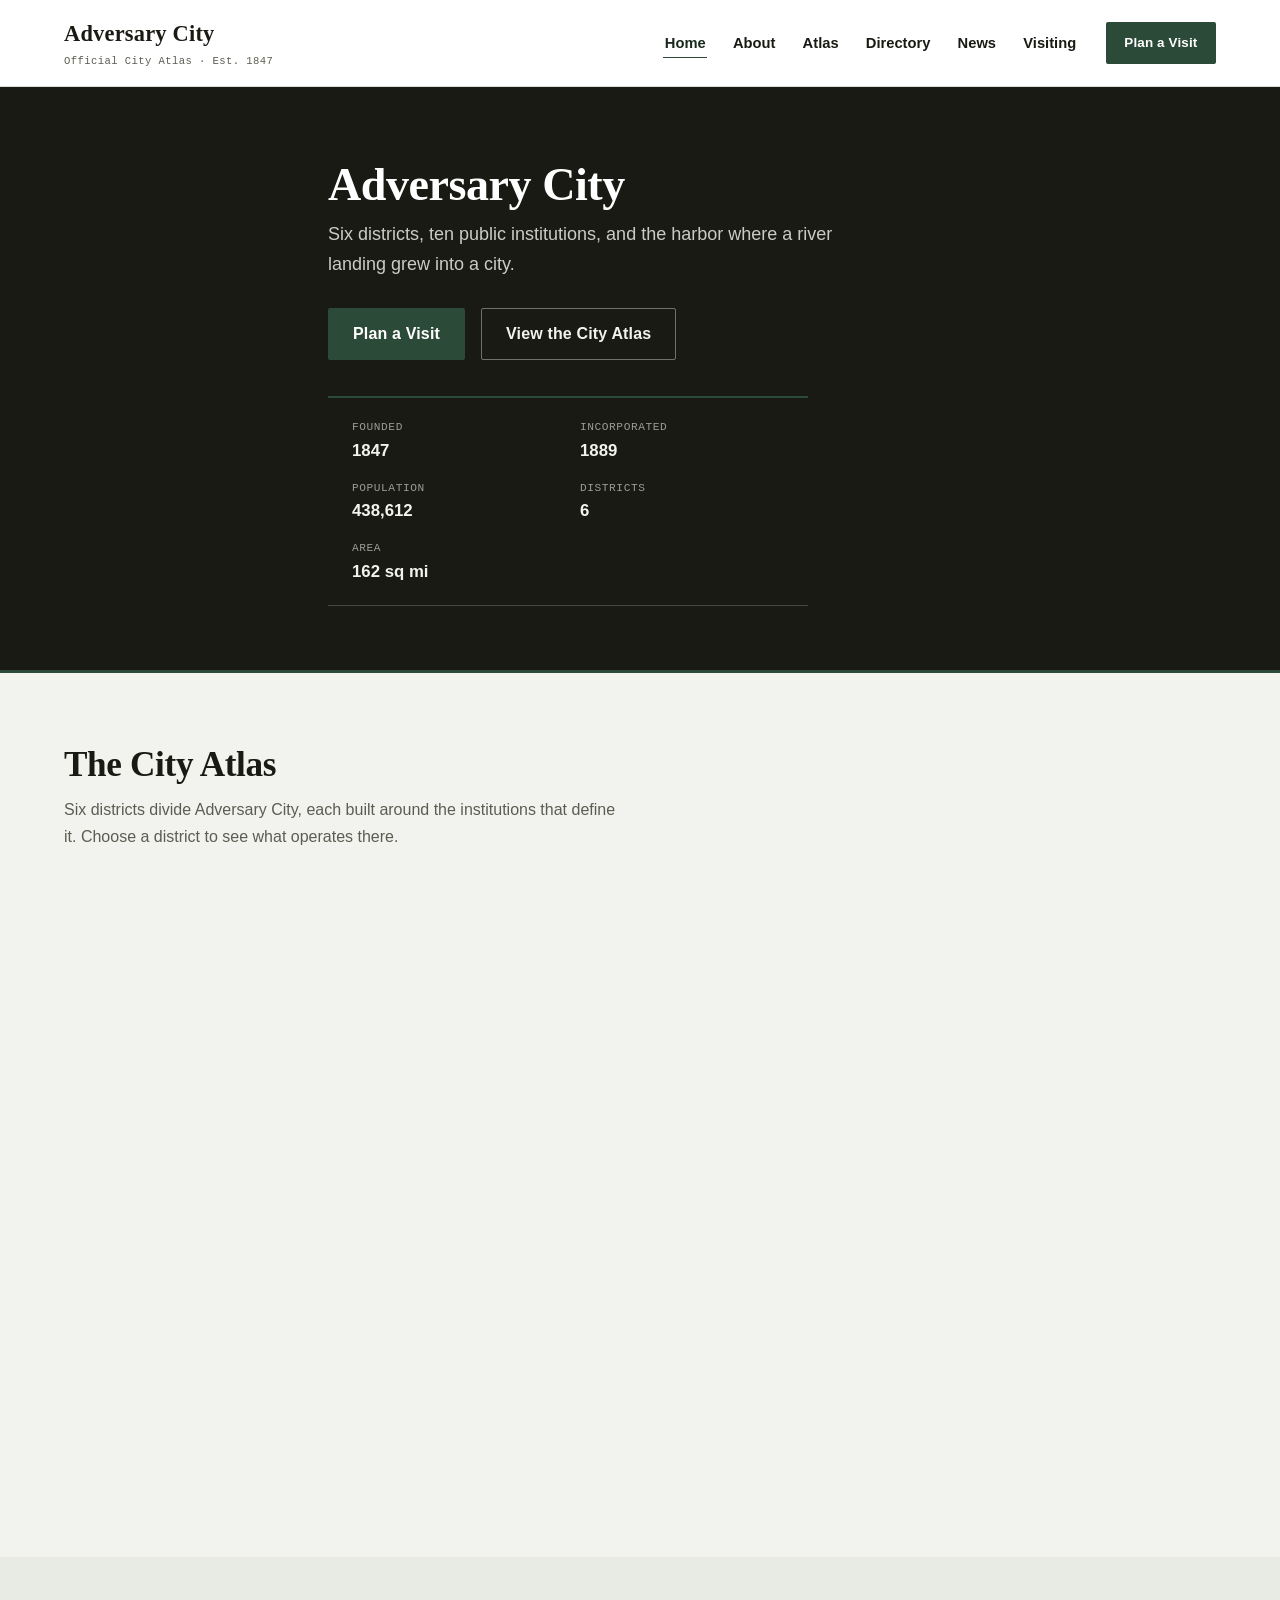
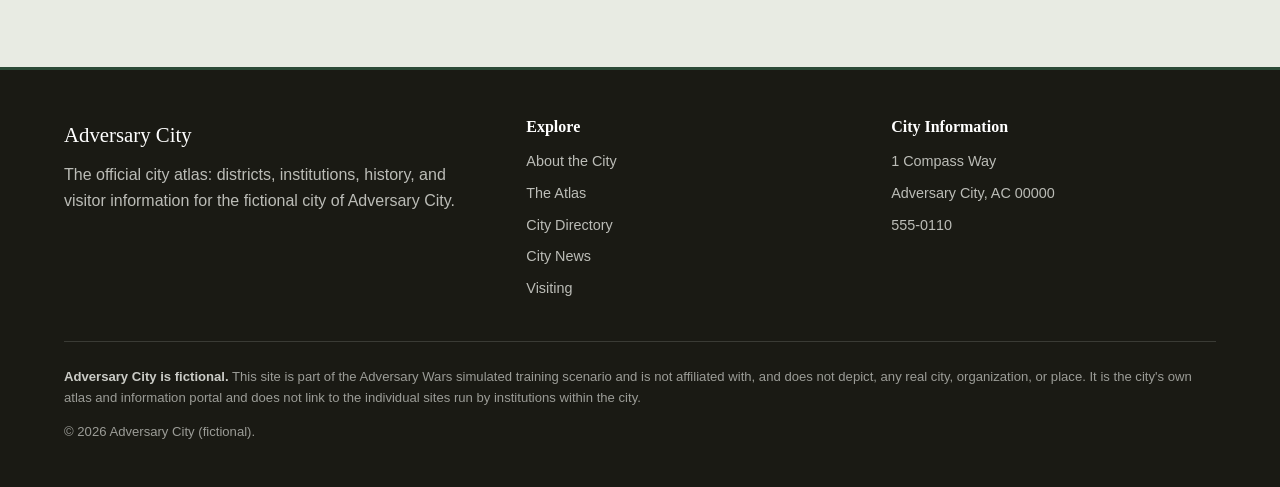
==== commit baff95db: "Hyperlink fix" ====
--- a/index.html
+++ b/index.html
@@ -21,7 +21,7 @@
   <meta property="og:description" content="Districts, public institutions, city news, history, and visitor information for the fictional city of Adversary City." />
   <meta property="og:type" content="website" />
   <meta http-equiv="Content-Security-Policy" content="default-src 'self'; img-src 'self' data:; style-src 'self'; script-src 'self'; object-src 'none'; base-uri 'self'; form-action 'self'; frame-ancestors 'none';" />
-  <link rel="icon" href="data:image/svg+xml,%3Csvg xmlns='http://www.w3.org/2000/svg' viewBox='0 0 24 24'%3E%3Crect width='24' height='24' rx='4' fill='%231c5f7a'/%3E%3Ccircle cx='12' cy='12' r='7' fill='none' stroke='%23f4f6f5' stroke-width='1.2'/%3E%3Cpolygon points='12,6 14,12 12,18 10,12' fill='%23f4f6f5'/%3E%3C/svg%3E" />
+  <link rel="icon" href="data:image/svg+xml,%3Csvg xmlns='http://www.w3.org/2000/svg' viewBox='0 0 24 24'%3E%3Crect width='24' height='24' rx='3' fill='%232b4a37'/%3E%3Ctext x='12' y='17' text-anchor='middle' font-family='Georgia,serif' font-size='14' font-weight='700' fill='%23f2f3ee'%3EA%3C/text%3E%3C/svg%3E" />
   <link rel="stylesheet" href="css/styles.css" />
 </head>
 <body>
@@ -29,18 +29,9 @@
 
   <header class="site-header">
     <div class="wrap">
-      <a class="brand" href="index.html" aria-current="page">
-        <svg class="brand-logo" width="40" height="40" viewBox="0 0 40 40" aria-hidden="true">
-          <rect width="40" height="40" rx="6" fill="#1c5f7a" />
-          <circle cx="20" cy="20" r="13" fill="none" stroke="#f4f6f5" stroke-width="1.4" />
-          <line x1="20" y1="7" x2="20" y2="33" stroke="#f4f6f5" stroke-width="1" opacity="0.6" />
-          <line x1="7" y1="20" x2="33" y2="20" stroke="#f4f6f5" stroke-width="1" opacity="0.6" />
-          <polygon points="20,10 23,20 20,30 17,20" fill="#f4f6f5" />
-        </svg>
-        <span class="brand-text">
-          <span class="brand-name">Adversary City</span>
-          <span class="brand-sub">Official City Atlas · Est. 1847</span>
-        </span>
+      <a class="brand" href="/" aria-current="page">
+        <span class="brand-name">Adversary City</span>
+        <span class="brand-sub">Official City Atlas · Est. 1847</span>
       </a>
 
       <button class="nav-toggle" type="button" aria-expanded="false" aria-controls="primary-nav" id="nav-toggle">
@@ -50,14 +41,14 @@
 
       <nav class="primary-nav" id="primary-nav" aria-label="Primary">
         <ul class="nav-links">
-          <li><a href="index.html" aria-current="page">Home</a></li>
-          <li><a href="about/index.html">About</a></li>
-          <li><a href="atlas/index.html">Atlas</a></li>
-          <li><a href="directory/index.html">Directory</a></li>
-          <li><a href="news/index.html">News</a></li>
-          <li><a href="visiting/index.html">Visiting</a></li>
+          <li><a href="/" aria-current="page">Home</a></li>
+          <li><a href="about/">About</a></li>
+          <li><a href="atlas/">Atlas</a></li>
+          <li><a href="directory/">Directory</a></li>
+          <li><a href="news/">News</a></li>
+          <li><a href="visiting/">Visiting</a></li>
         </ul>
-        <a class="btn btn--primary" href="visiting/index.html">Plan a Visit</a>
+        <a class="btn btn--primary" href="visiting/">Plan a Visit</a>
       </nav>
     </div>
   </header>
@@ -70,7 +61,7 @@
           <h1>Adversary City</h1>
           <p class="hero-tagline">Six districts, ten public institutions, and the harbor where a river landing grew into a city.</p>
           <div class="hero-actions">
-            <a class="btn btn--primary" href="visiting/index.html">Plan a Visit</a>
+            <a class="btn btn--primary" href="visiting/">Plan a Visit</a>
             <a class="btn btn--ghost-dark" href="#atlas">View the City Atlas</a>
           </div>
           <dl class="gazetteer-facts">
@@ -96,27 +87,6 @@
             </div>
           </dl>
         </div>
-        <svg class="compass" width="240" height="240" viewBox="0 0 150 150" aria-hidden="true">
-          <defs>
-            <radialGradient id="compass-glow" cx="50%" cy="50%" r="60%">
-              <stop offset="0%" stop-color="#4f97b3" stop-opacity="0.35" />
-              <stop offset="100%" stop-color="#4f97b3" stop-opacity="0" />
-            </radialGradient>
-          </defs>
-          <circle cx="75" cy="75" r="70" fill="url(#compass-glow)" />
-          <circle cx="75" cy="75" r="58" fill="none" stroke="#f4f6f5" stroke-width="1" opacity="0.7" />
-          <circle cx="75" cy="75" r="44" fill="none" stroke="#f4f6f5" stroke-width="0.6" opacity="0.45" />
-          <g stroke="#f4f6f5" stroke-width="0.6" opacity="0.5">
-            <line x1="75" y1="6" x2="75" y2="144" />
-            <line x1="6" y1="75" x2="144" y2="75" />
-            <line x1="23" y1="23" x2="127" y2="127" />
-            <line x1="127" y1="23" x2="23" y2="127" />
-          </g>
-          <polygon points="75,20 84,75 75,130 66,75" fill="#f4f6f5" opacity="0.92" />
-          <polygon points="20,75 75,66 130,75 75,84" fill="#f4f6f5" opacity="0.6" />
-          <circle cx="75" cy="75" r="3.5" fill="#f4f6f5" />
-          <text x="75" y="14" text-anchor="middle" font-size="10" font-weight="700" fill="#f4f6f5">N</text>
-        </svg>
       </div>
     </section>
 
@@ -135,7 +105,7 @@
             <svg viewBox="0 0 900 600" role="img" aria-label="Illustrated map of Adversary City, showing six districts, streets, the Adversary River, the harbor, and the location of each public institution">
               <defs>
                 <pattern id="street-grid" width="30" height="30" patternUnits="userSpaceOnUse">
-                  <path d="M30,0 L0,0 0,30" fill="none" stroke="#6b7378" stroke-width="1" opacity="0.5" />
+                  <path d="M30,0 L0,0 0,30" fill="none" stroke="#6f6a5c" stroke-width="1" opacity="0.5" />
                 </pattern>
                 <g id="mini-compass">
                   <circle cx="0" cy="0" r="58" fill="none" stroke="currentColor" stroke-width="1.2" opacity="0.6" />
@@ -147,7 +117,7 @@
                   <text x="0" y="-64" text-anchor="middle" font-size="12" font-weight="700" fill="currentColor">N</text>
                 </g>
                 <path id="pin-shape" d="M0,0 C-9,-9 -9,-20 0,-24 C9,-20 9,-9 0,0 Z" fill="currentColor" />
-                <circle id="pin-hole" cx="0" cy="-15" r="3.2" fill="#f4f6f5" />
+                <circle id="pin-hole" cx="0" cy="-15" r="3.2" fill="#f2f3ee" />
               </defs>
 
               <rect class="map-water" x="0" y="0" width="900" height="600" />
@@ -314,7 +284,7 @@
           </div>
         </div>
 
-        <p class="reveal more-link"><a class="section-link" href="atlas/index.html">View the full Atlas</a></p>
+        <p class="reveal more-link"><a class="section-link" href="atlas/">View the full Atlas</a></p>
       </div>
     </section>
 
@@ -411,7 +381,7 @@
           </li>
         </ul>
 
-        <p class="reveal more-link"><a class="section-link" href="directory/index.html">View the full City Directory</a></p>
+        <p class="reveal more-link"><a class="section-link" href="directory/">View the full City Directory</a></p>
       </div>
     </section>
 
@@ -473,7 +443,7 @@
           </li>
         </ol>
 
-        <p class="reveal more-link"><a class="section-link" href="news/index.html">View the full News Archive</a></p>
+        <p class="reveal more-link"><a class="section-link" href="news/">View the full News Archive</a></p>
       </div>
     </section>
 
@@ -498,7 +468,7 @@
           </div>
         </div>
 
-        <p class="reveal more-link"><a class="section-link" href="about/index.html">Read the full City History</a></p>
+        <p class="reveal more-link"><a class="section-link" href="about/">Read the full City History</a></p>
       </div>
     </section>
 
@@ -533,7 +503,7 @@
           </div>
         </div>
 
-        <p class="reveal more-link"><a class="section-link" href="visiting/index.html">Plan Your Visit</a></p>
+        <p class="reveal more-link"><a class="section-link" href="visiting/">Plan Your Visit</a></p>
       </div>
     </section>
 
@@ -558,7 +528,7 @@
           </div>
           <div class="panel">
             <h3>Find Your Way</h3>
-            <p>Start with <a href="atlas/index.html">the Atlas</a> for districts and locations, the <a href="directory/index.html">Directory</a> for a full list of institutions, or <a href="news/index.html">City News</a> for the latest announcements.</p>
+            <p>Start with <a href="atlas/">the Atlas</a> for districts and locations, the <a href="directory/">Directory</a> for a full list of institutions, or <a href="news/">City News</a> for the latest announcements.</p>
           </div>
         </div>
       </div>
@@ -575,11 +545,11 @@
         <div>
           <h3>Explore</h3>
           <ul>
-            <li><a href="about/index.html">About the City</a></li>
-            <li><a href="atlas/index.html">The Atlas</a></li>
-            <li><a href="directory/index.html">City Directory</a></li>
-            <li><a href="news/index.html">City News</a></li>
-            <li><a href="visiting/index.html">Visiting</a></li>
+            <li><a href="about/">About the City</a></li>
+            <li><a href="atlas/">The Atlas</a></li>
+            <li><a href="directory/">City Directory</a></li>
+            <li><a href="news/">City News</a></li>
+            <li><a href="visiting/">Visiting</a></li>
           </ul>
         </div>
         <div>
--- a/css/styles.css
+++ b/css/styles.css
@@ -1,45 +1,39 @@
 /*
   Adversary City: official city atlas
-  Token system: survey-blue on cool neutrals, single dominant brand color,
-  one warm utility accent (map-pin red) reserved for markers/tags only.
+  Token system: a single muted forest green on warm-neutral ink and stone,
+  tied to one hue family throughout rather than a hue-agnostic neutral plus
+  accent. One utility color (brick) for map pins and alerts only. The city
+  map is the only illustration on the site; everything else is typography,
+  rule lines, and (once supplied) photography.
 */
 
 :root {
-  --ink: #101820;
-  --ink-soft: #46565f;
-  --survey: #1c5f7a;
-  --survey-deep: #123f52;
-  --survey-pale: #e2edf0;
-  --survey-light: #4f97b3;
-  --paper: #f4f6f5;
+  --ink: #1a1a14;
+  --ink-soft: #5c5d52;
+  --forest: #2b4a37;
+  --forest-deep: #17291d;
+  --forest-pale: #e8ebe3;
+  --stone: #f2f3ee;
   --panel: #ffffff;
-  --line: #d3dbdd;
-  --pin: #9c3a2e;
-  --pin-deep: #7a2c22;
-  --pin-light: #d98d7e;
-
-  --font-display: "Bookman Old Style", "Book Antiqua", Georgia, serif;
-  --font-body: Candara, "Segoe UI", Calibri, sans-serif;
+  --line: #dcded3;
+  --brick: #8a3c2c;
+  --brick-deep: #6a2d20;
+
+  --font-display: Constantia, Cambria, Georgia, serif;
+  --font-body: "Gill Sans MT", "Gill Sans", Corbel, sans-serif;
   --font-mono: "Cascadia Mono", Consolas, "Lucida Console", monospace;
 
   --wrap: 1200px;
-  --radius: 6px;
-
-  --shadow-sm: 0 1px 2px rgba(16, 24, 32, 0.06), 0 1px 1px rgba(16, 24, 32, 0.04);
-  --shadow-md: 0 8px 20px rgba(16, 24, 32, 0.08), 0 2px 6px rgba(16, 24, 32, 0.05);
-  --shadow-lg: 0 24px 48px rgba(16, 24, 32, 0.16), 0 4px 12px rgba(16, 24, 32, 0.08);
-  --shadow-inset: inset 0 1px 0 rgba(255, 255, 255, 0.6);
-
-  /* Compass-rose watermark, reused across every masthead for a consistent brand mark */
-  --watermark: url("data:image/svg+xml,%3Csvg xmlns='http://www.w3.org/2000/svg' viewBox='0 0 200 200'%3E%3Ccircle cx='100' cy='100' r='78' fill='none' stroke='%23f4f6f5' stroke-width='1'/%3E%3Ccircle cx='100' cy='100' r='60' fill='none' stroke='%23f4f6f5' stroke-width='0.6'/%3E%3Cg stroke='%23f4f6f5' stroke-width='0.6'%3E%3Cline x1='100' y1='10' x2='100' y2='190'/%3E%3Cline x1='10' y1='100' x2='190' y2='100'/%3E%3Cline x1='34' y1='34' x2='166' y2='166'/%3E%3Cline x1='166' y1='34' x2='34' y2='166'/%3E%3C/g%3E%3Cpolygon points='100,26 112,100 100,174 88,100' fill='%23f4f6f5'/%3E%3Cpolygon points='26,100 100,88 174,100 100,112' fill='%23f4f6f5' opacity='0.7'/%3E%3Ccircle cx='100' cy='100' r='4' fill='%23f4f6f5'/%3E%3C/svg%3E");
-
-  /* City-map cartography colors (map-only palette, distinct from site chrome) */
-  --water: #c3dde3;
-  --water-deep: #9dc3cc;
-  --land: #eef2f1;
-  --road: #9aa3a8;
-  --road-line: #6b7378;
-  --park: #a7bfa0;
+  --radius: 2px;
+
+  /* City-map cartography colors: realistic map conventions (blue water,
+     gray roads, sage parks), tuned to sit quietly alongside the brand palette */
+  --map-water: #c9d6d3;
+  --map-water-deep: #a3bcb6;
+  --map-land: #eef0e9;
+  --map-road: #a39d8d;
+  --map-road-line: #6f6a5c;
+  --map-park: #b3c2a2;
 }
 
 * {
@@ -66,7 +60,7 @@
 
 body {
   margin: 0;
-  background: var(--paper);
+  background: var(--stone);
   color: var(--ink);
   font-family: var(--font-body);
   font-size: 16px;
@@ -102,7 +96,7 @@
 }
 
 a {
-  color: var(--survey-deep);
+  color: var(--forest-deep);
 }
 
 a:not([class]) {
@@ -138,27 +132,18 @@
 }
 
 :focus-visible {
-  outline: 3px solid var(--survey);
+  outline: 2px solid var(--forest);
   outline-offset: 2px;
 }
 
 /* ---------- Header / nav ---------- */
 
 .site-header {
-  background: rgba(255, 255, 255, 0.92);
-  backdrop-filter: blur(10px);
-  -webkit-backdrop-filter: blur(10px);
+  background: var(--panel);
   border-bottom: 1px solid var(--line);
   position: sticky;
   top: 0;
   z-index: 100;
-  box-shadow: 0 0 0 rgba(16, 24, 32, 0);
-  transition: box-shadow 0.25s ease, border-color 0.25s ease;
-}
-
-.site-header.is-scrolled {
-  border-bottom-color: transparent;
-  box-shadow: var(--shadow-md);
 }
 
 .site-header .wrap {
@@ -166,41 +151,31 @@
   align-items: center;
   justify-content: space-between;
   gap: 1.5rem;
-  padding-top: 0.85rem;
-  padding-bottom: 0.85rem;
+  padding-top: 1rem;
+  padding-bottom: 1rem;
 }
 
 .brand {
   display: flex;
-  align-items: center;
-  gap: 0.7rem;
+  flex-direction: column;
   flex-shrink: 0;
   text-decoration: none;
   color: var(--ink);
   white-space: nowrap;
 }
 
-.brand-logo {
-  filter: drop-shadow(0 2px 4px rgba(18, 63, 82, 0.3));
-}
-
-.brand-text {
-  display: flex;
-  flex-direction: column;
-}
-
 .brand-name {
   font-family: var(--font-display);
   font-weight: 700;
-  font-size: 1.5rem;
+  font-size: 1.4rem;
   letter-spacing: 0.01em;
 }
 
 .brand-sub {
   font-family: var(--font-mono);
-  font-size: 0.68rem;
+  font-size: 0.66rem;
   color: var(--ink-soft);
-  letter-spacing: 0.03em;
+  letter-spacing: 0.04em;
 }
 
 .primary-nav {
@@ -222,27 +197,27 @@
 .nav-links a {
   color: var(--ink);
   text-decoration: none;
-  font-size: 0.94rem;
+  font-size: 0.92rem;
   font-weight: 600;
   padding: 0.4rem 0.1rem;
-  border-bottom: 2px solid transparent;
+  border-bottom: 1px solid transparent;
   white-space: nowrap;
-  transition: color 0.2s ease, border-color 0.2s ease;
+  transition: color 0.15s ease, border-color 0.15s ease;
 }
 
 .nav-links a:hover {
-  color: var(--survey-deep);
-  border-bottom-color: var(--survey-light);
+  color: var(--forest-deep);
+  border-bottom-color: var(--line);
 }
 
 .nav-links a[aria-current="page"] {
-  color: var(--survey-deep);
-  border-bottom-color: var(--survey);
+  color: var(--forest-deep);
+  border-bottom-color: var(--forest);
 }
 
 .primary-nav .btn {
   white-space: nowrap;
-  font-size: 0.86rem;
+  font-size: 0.84rem;
   padding: 0.55rem 1.1rem;
 }
 
@@ -334,43 +309,38 @@
   padding: 0.75rem 1.5rem;
   border: 1px solid transparent;
   cursor: pointer;
-  transition: background 0.2s ease, border-color 0.2s ease, color 0.2s ease,
-    box-shadow 0.2s ease, transform 0.15s ease;
+  transition: background 0.15s ease, border-color 0.15s ease, color 0.15s ease;
 }
 
 .btn--primary {
-  background: linear-gradient(180deg, var(--survey) 0%, var(--survey-deep) 100%);
+  background: var(--forest);
   color: #fff;
-  box-shadow: var(--shadow-sm);
 }
 
 .btn--primary:hover {
-  background: linear-gradient(180deg, #21708f 0%, var(--survey-deep) 100%);
-  box-shadow: var(--shadow-md);
-  transform: translateY(-1px);
+  background: var(--forest-deep);
 }
 
 .btn--ghost {
-  background: var(--panel);
+  background: transparent;
   border-color: var(--line);
   color: var(--ink);
 }
 
 .btn--ghost:hover {
-  border-color: var(--survey);
-  color: var(--survey-deep);
-  box-shadow: var(--shadow-sm);
+  border-color: var(--forest);
+  color: var(--forest-deep);
 }
 
 .btn--ghost-dark {
-  background: rgba(244, 246, 245, 0.06);
-  border-color: rgba(244, 246, 245, 0.4);
-  color: var(--paper);
+  background: transparent;
+  border-color: rgba(242, 243, 238, 0.4);
+  color: var(--stone);
 }
 
 .btn--ghost-dark:hover {
-  border-color: var(--paper);
-  background: rgba(244, 246, 245, 0.12);
+  border-color: var(--stone);
+  background: rgba(242, 243, 238, 0.08);
 }
 
 /* ---------- Masthead (shared by hero + page-intro, for consistent scale) ---------- */
@@ -379,50 +349,10 @@
 .page-intro,
 .error-hero {
   position: relative;
-  overflow: hidden;
-  isolation: isolate;
-  background:
-    repeating-linear-gradient(
-      0deg,
-      rgba(244, 246, 245, 0.05) 0,
-      rgba(244, 246, 245, 0.05) 1px,
-      transparent 1px,
-      transparent 48px
-    ),
-    repeating-linear-gradient(
-      90deg,
-      rgba(244, 246, 245, 0.05) 0,
-      rgba(244, 246, 245, 0.05) 1px,
-      transparent 1px,
-      transparent 48px
-    ),
-    linear-gradient(160deg, var(--ink) 0%, var(--survey-deep) 130%);
-  color: var(--paper);
+  background: var(--ink);
+  color: var(--stone);
   padding: 4.5rem 0 4rem;
-}
-
-.hero::before,
-.page-intro::before,
-.error-hero::before {
-  content: "";
-  position: absolute;
-  z-index: 0;
-  top: -140px;
-  right: -140px;
-  width: 480px;
-  height: 480px;
-  background-image: var(--watermark);
-  background-repeat: no-repeat;
-  background-size: contain;
-  opacity: 0.06;
-  pointer-events: none;
-}
-
-.hero > .wrap,
-.page-intro > .wrap,
-.error-hero > .wrap {
-  position: relative;
-  z-index: 1;
+  border-bottom: 3px solid var(--forest);
 }
 
 .hero h1,
@@ -435,15 +365,12 @@
 .hero-tagline,
 .lede {
   font-size: 1.125rem;
-  color: rgba(244, 246, 245, 0.86);
+  color: rgba(242, 243, 238, 0.82);
   max-width: 52ch;
 }
 
 .hero-inner {
-  display: grid;
-  grid-template-columns: 1.1fr 0.9fr;
-  gap: 3rem;
-  align-items: center;
+  max-width: 42rem;
 }
 
 .hero h1 {
@@ -461,12 +388,8 @@
   list-style: none;
   margin: 0;
   padding: 1.25rem 1.5rem;
-  border: 1px solid rgba(244, 246, 245, 0.25);
-  border-top: 2px solid var(--survey-light);
-  border-radius: var(--radius);
-  background: rgba(16, 24, 32, 0.35);
-  box-shadow: var(--shadow-lg);
-  backdrop-filter: blur(6px);
+  border-top: 2px solid var(--forest);
+  border-bottom: 1px solid rgba(242, 243, 238, 0.2);
   display: grid;
   grid-template-columns: repeat(2, 1fr);
   gap: 0.9rem 1.5rem;
@@ -487,7 +410,7 @@
   font-family: var(--font-mono);
   font-size: 0.7rem;
   letter-spacing: 0.05em;
-  color: var(--survey-light);
+  color: rgba(242, 243, 238, 0.6);
   text-transform: uppercase;
 }
 
@@ -498,35 +421,20 @@
   font-size: 1.05rem;
 }
 
-.compass {
-  justify-self: end;
-}
-
-@media (max-width: 900px) {
-  .hero-inner {
-    grid-template-columns: 1fr;
-  }
-
-  .compass {
-    justify-self: start;
-    width: 96px;
-  }
-}
-
 /* ---------- Page intro banner (detail pages) ---------- */
 
 .back-link {
   display: inline-block;
-  color: var(--survey-light);
+  color: rgba(242, 243, 238, 0.7);
   text-decoration: none;
   font-size: 0.88rem;
   font-weight: 700;
   margin-bottom: 1.25rem;
-  transition: color 0.2s ease;
+  transition: color 0.15s ease;
 }
 
 .back-link:hover {
-  color: var(--paper);
+  color: var(--stone);
   text-decoration: underline;
 }
 
@@ -545,9 +453,7 @@
 }
 
 .section--tint {
-  background:
-    radial-gradient(circle at 1px 1px, rgba(18, 63, 82, 0.07) 1px, transparent 0) 0 0/24px 24px,
-    var(--survey-pale);
+  background: var(--forest-pale);
 }
 
 .section-head {
@@ -560,22 +466,8 @@
 }
 
 .section-head h2 {
-  display: inline-block;
   font-size: clamp(1.7rem, 2.8vw, 2.2rem);
   margin-bottom: 0.7rem;
-  position: relative;
-  padding-bottom: 0.65rem;
-}
-
-.section-head h2::after {
-  content: "";
-  position: absolute;
-  left: 0;
-  bottom: 0;
-  width: 100%;
-  height: 3px;
-  border-radius: 2px;
-  background: var(--survey);
 }
 
 .section-intro {
@@ -591,17 +483,17 @@
   font-weight: 700;
   text-decoration: none;
   white-space: nowrap;
-  border-bottom: 2px solid var(--survey);
+  border-bottom: 1px solid var(--forest);
   padding-bottom: 0.1rem;
-  transition: color 0.2s ease, border-color 0.2s ease;
+  transition: color 0.15s ease, border-color 0.15s ease;
 }
 
 .section-link:hover {
-  color: var(--survey-deep);
-  border-bottom-color: var(--survey-deep);
-}
-
-/* ---------- Atlas (signature) ---------- */
+  color: var(--forest-deep);
+  border-bottom-color: var(--forest-deep);
+}
+
+/* ---------- Atlas (signature: the only illustration on the site) ---------- */
 
 .atlas-layout {
   display: grid;
@@ -613,9 +505,7 @@
 .atlas-map-frame {
   background: var(--panel);
   border: 1px solid var(--line);
-  border-radius: var(--radius);
   padding: 1rem;
-  box-shadow: var(--shadow-md);
 }
 
 .atlas-map-frame svg {
@@ -627,12 +517,12 @@
 /* Base terrain layers, painted once, back to front: water, land, street pattern, roads, river, parks */
 
 .map-water {
-  fill: var(--water);
+  fill: var(--map-water);
 }
 
 .map-land {
-  fill: var(--land);
-  stroke: var(--road-line);
+  fill: var(--map-land);
+  stroke: var(--map-road-line);
   stroke-width: 3;
 }
 
@@ -643,7 +533,7 @@
 }
 
 .map-road {
-  fill: var(--road);
+  fill: var(--map-road);
 }
 
 .map-road-line {
@@ -655,18 +545,18 @@
 }
 
 .map-river {
-  fill: var(--water-deep);
+  fill: var(--map-water-deep);
 }
 
 .map-park {
-  fill: var(--park);
+  fill: var(--map-park);
   stroke: #ffffff;
   stroke-width: 1;
   opacity: 0.92;
 }
 
 .map-runway {
-  fill: var(--road-line);
+  fill: var(--map-road-line);
 }
 
 .map-runway-line {
@@ -677,13 +567,13 @@
 }
 
 .map-pier {
-  fill: var(--road-line);
+  fill: var(--map-road-line);
   opacity: 0.9;
 }
 
 .map-frame-border {
   fill: none;
-  stroke: var(--road-line);
+  stroke: var(--map-road-line);
   stroke-width: 1;
   opacity: 0.4;
 }
@@ -693,26 +583,26 @@
   font-style: italic;
   font-size: 13px;
   letter-spacing: 0.03em;
-  fill: var(--survey-deep);
+  fill: var(--forest-deep);
   opacity: 0.7;
 }
 
 .map-compass {
   color: var(--ink-soft);
-  opacity: 0.85;
+  opacity: 0.7;
 }
 
 /* District zones: translucent highlight over the terrain, not an opaque fill */
 
 .district-region {
-  fill: rgba(28, 95, 122, 0.1);
-  stroke: var(--survey-deep);
+  fill: rgba(43, 74, 55, 0.1);
+  stroke: var(--forest-deep);
   stroke-width: 2;
   transition: fill 0.2s ease;
 }
 
 .district-region.is-active {
-  fill: rgba(28, 95, 122, 0.58);
+  fill: rgba(43, 74, 55, 0.62);
 }
 
 .district-label {
@@ -721,7 +611,7 @@
   font-size: 14px;
   fill: var(--ink);
   paint-order: stroke;
-  stroke: var(--land);
+  stroke: var(--map-land);
   stroke-width: 4px;
   stroke-linejoin: round;
   pointer-events: none;
@@ -733,7 +623,7 @@
   font-size: 11px;
   fill: var(--ink-soft);
   paint-order: stroke;
-  stroke: var(--land);
+  stroke: var(--map-land);
   stroke-width: 3px;
   stroke-linejoin: round;
   pointer-events: none;
@@ -742,18 +632,13 @@
 .district-label.is-active,
 .district-sublabel.is-active {
   fill: #fff;
-}
-
-.district-label.is-active,
-.district-sublabel.is-active {
-  stroke: var(--survey-deep);
+  stroke: var(--forest-deep);
 }
 
 /* Landmark pins: a reusable teardrop symbol via <use>, colored through currentColor */
 
 .map-pin {
-  color: var(--pin);
-  filter: drop-shadow(0 1px 1px rgba(16, 24, 32, 0.35));
+  color: var(--brick);
 }
 
 .map-pin.is-active {
@@ -764,7 +649,7 @@
   font-family: var(--font-mono);
   font-size: 12px;
   font-weight: 700;
-  fill: var(--survey-deep);
+  fill: var(--forest-deep);
   opacity: 0.8;
 }
 
@@ -785,37 +670,32 @@
   text-align: left;
   background: var(--panel);
   border: 1px solid var(--line);
-  border-radius: var(--radius);
   padding: 0.6rem 0.75rem;
   cursor: pointer;
   color: var(--ink);
-  transition: border-color 0.2s ease, background 0.2s ease, color 0.2s ease, box-shadow 0.2s ease;
+  transition: border-color 0.15s ease, background 0.15s ease, color 0.15s ease;
 }
 
 .district-btn:hover {
-  border-color: var(--survey);
-  box-shadow: var(--shadow-sm);
+  border-color: var(--forest);
 }
 
 .district-btn[aria-pressed="true"] {
-  background: linear-gradient(180deg, var(--survey) 0%, var(--survey-deep) 100%);
-  border-color: var(--survey-deep);
+  background: var(--forest);
+  border-color: var(--forest);
   color: #fff;
-  box-shadow: var(--shadow-sm);
 }
 
 .district-panel {
   background: var(--panel);
   border: 1px solid var(--line);
-  border-radius: var(--radius);
   padding: 1.75rem;
-  box-shadow: var(--shadow-md);
 }
 
 .district-panel .grid-ref {
   font-family: var(--font-mono);
   font-size: 0.78rem;
-  color: var(--survey-deep);
+  color: var(--forest-deep);
   letter-spacing: 0.04em;
 }
 
@@ -891,7 +771,7 @@
 .index-entry-ref {
   font-family: var(--font-mono);
   font-size: 0.8rem;
-  color: var(--survey-deep);
+  color: var(--forest-deep);
   white-space: nowrap;
 }
 
@@ -921,23 +801,20 @@
   font-weight: 700;
   background: var(--panel);
   border: 1px solid var(--line);
-  border-radius: var(--radius);
   padding: 0.45rem 0.9rem;
   cursor: pointer;
   color: var(--ink);
-  transition: border-color 0.2s ease, background 0.2s ease, color 0.2s ease, box-shadow 0.2s ease;
+  transition: border-color 0.15s ease, background 0.15s ease, color 0.15s ease;
 }
 
 .filter-chip:hover {
-  border-color: var(--survey);
-  box-shadow: var(--shadow-sm);
+  border-color: var(--forest);
 }
 
 .filter-chip[aria-pressed="true"] {
-  background: linear-gradient(180deg, var(--survey) 0%, var(--survey-deep) 100%);
-  border-color: var(--survey-deep);
+  background: var(--forest);
+  border-color: var(--forest);
   color: #fff;
-  box-shadow: var(--shadow-sm);
 }
 
 /* Directory detail page cards */
@@ -945,15 +822,12 @@
 .org-card {
   background: var(--panel);
   border: 1px solid var(--line);
-  border-radius: var(--radius);
   padding: 1.5rem;
-  box-shadow: var(--shadow-sm);
-  transition: box-shadow 0.2s ease, border-color 0.2s ease;
+  transition: border-color 0.15s ease;
 }
 
 .org-card:hover {
-  border-color: var(--survey-light);
-  box-shadow: var(--shadow-md);
+  border-color: var(--forest);
 }
 
 .org-card-top {
@@ -974,7 +848,7 @@
   font-size: 0.7rem;
   text-transform: uppercase;
   letter-spacing: 0.04em;
-  color: var(--survey-deep);
+  color: var(--forest-deep);
   white-space: nowrap;
 }
 
@@ -1022,15 +896,13 @@
 .dispatch-item::before {
   content: "";
   position: absolute;
-  left: -7px;
-  top: 0.35rem;
-  width: 12px;
-  height: 12px;
-  background: linear-gradient(160deg, var(--survey-light) 0%, var(--survey-deep) 100%);
-  border: 2px solid var(--paper);
-  border-radius: 3px;
-  transform: rotate(45deg);
-  box-shadow: var(--shadow-sm);
+  left: -5px;
+  top: 0.4rem;
+  width: 9px;
+  height: 9px;
+  background: var(--forest);
+  border: 2px solid var(--stone);
+  border-radius: 50%;
 }
 
 .dispatch-item:last-child {
@@ -1056,17 +928,15 @@
   font-weight: 700;
   text-transform: uppercase;
   letter-spacing: 0.04em;
-  color: var(--pin-deep);
-  background: rgba(156, 58, 46, 0.08);
-  border: 1px solid rgba(156, 58, 46, 0.2);
-  border-radius: var(--radius);
+  color: var(--brick-deep);
+  border: 1px solid rgba(138, 60, 44, 0.3);
   padding: 0.15rem 0.5rem;
 }
 
 .dispatch-org {
   font-family: var(--font-mono);
   font-size: 0.78rem;
-  color: var(--survey-deep);
+  color: var(--forest-deep);
 }
 
 .dispatch-item h3 {
@@ -1085,7 +955,6 @@
   width: 100%;
   border-collapse: collapse;
   background: var(--panel);
-  box-shadow: var(--shadow-sm);
 }
 
 .chronology th,
@@ -1099,13 +968,13 @@
 .chronology tbody th[scope="row"] {
   font-family: var(--font-mono);
   font-size: 0.85rem;
-  color: var(--survey-deep);
+  color: var(--forest-deep);
   white-space: nowrap;
   width: 6.5rem;
 }
 
 .chronology tbody tr:nth-child(even) {
-  background: var(--survey-pale);
+  background: var(--forest-pale);
 }
 
 .chronology thead th {
@@ -1114,13 +983,17 @@
   text-transform: uppercase;
   letter-spacing: 0.05em;
   color: #fff;
-  background: var(--survey-deep);
-  border-bottom-color: var(--survey-deep);
+  background: var(--forest-deep);
+  border-bottom-color: var(--forest-deep);
 }
 
 .chronology-wrap {
   overflow-x: auto;
-  border-radius: var(--radius);
+  border: 1px solid var(--line);
+}
+
+.chronology-wrap .chronology {
+  border: none;
 }
 
 /* ---------- Cards / panels (two-column even-height guard) ---------- */
@@ -1128,9 +1001,7 @@
 .panel {
   background: var(--panel);
   border: 1px solid var(--line);
-  border-radius: var(--radius);
   padding: 1.75rem;
-  box-shadow: var(--shadow-sm);
 }
 
 .two-col {
@@ -1154,7 +1025,7 @@
   padding: 0 0 0 3px;
   max-width: 44rem;
   counter-reset: stop;
-  border-left: 3px dashed var(--survey);
+  border-left: 2px dashed var(--forest);
 }
 
 .itinerary li {
@@ -1178,13 +1049,12 @@
   display: flex;
   align-items: center;
   justify-content: center;
-  background: linear-gradient(180deg, var(--survey) 0%, var(--survey-deep) 100%);
-  border: 3px solid var(--survey-pale);
+  background: var(--forest);
+  border: 3px solid var(--stone);
   color: #fff;
   font-family: var(--font-mono);
   font-weight: 700;
   font-size: 0.92rem;
-  box-shadow: var(--shadow-sm);
 }
 
 .itinerary-head {
@@ -1207,7 +1077,7 @@
   font-weight: 700;
   text-transform: uppercase;
   letter-spacing: 0.05em;
-  color: var(--survey-deep);
+  color: var(--forest-deep);
   white-space: nowrap;
 }
 
@@ -1225,7 +1095,7 @@
   grid-template-columns: repeat(5, 1fr);
   gap: 1.5rem;
   padding: 1.75rem 0;
-  border-top: 2px solid var(--survey);
+  border-top: 2px solid var(--forest);
   border-bottom: 1px solid var(--line);
 }
 
@@ -1255,7 +1125,7 @@
   font-family: var(--font-mono);
   font-size: 1.6rem;
   font-weight: 700;
-  color: var(--survey-deep);
+  color: var(--forest-deep);
 }
 
 .fact-strip .fact-label {
@@ -1313,9 +1183,9 @@
 
 .site-footer {
   background: var(--ink);
-  color: rgba(244, 246, 245, 0.8);
+  color: rgba(242, 243, 238, 0.75);
   padding: 3rem 0 2rem;
-  border-top: 3px solid var(--survey);
+  border-top: 3px solid var(--forest);
 }
 
 .footer-grid {
@@ -1343,15 +1213,15 @@
 }
 
 .footer-grid a {
-  color: rgba(244, 246, 245, 0.8);
+  color: rgba(242, 243, 238, 0.75);
   text-decoration: none;
   border-bottom: 1px solid transparent;
-  transition: color 0.2s ease, border-color 0.2s ease;
+  transition: color 0.15s ease, border-color 0.15s ease;
 }
 
 .footer-grid a:hover {
   color: #fff;
-  border-bottom-color: var(--survey-light);
+  border-bottom-color: rgba(242, 243, 238, 0.4);
 }
 
 .footer-brand-name {
@@ -1362,15 +1232,15 @@
 }
 
 .disclaimer {
-  border-top: 1px solid rgba(244, 246, 245, 0.15);
+  border-top: 1px solid rgba(242, 243, 238, 0.15);
   padding-top: 1.5rem;
   font-size: 0.82rem;
   line-height: 1.6;
-  color: rgba(244, 246, 245, 0.65);
+  color: rgba(242, 243, 238, 0.6);
 }
 
 .disclaimer strong {
-  color: rgba(244, 246, 245, 0.85);
+  color: rgba(242, 243, 238, 0.82);
 }
 
 @media (max-width: 800px) {
@@ -1395,7 +1265,7 @@
 .error-code {
   font-family: var(--font-mono);
   font-size: 4rem;
-  color: var(--survey-light);
+  color: rgba(242, 243, 238, 0.5);
   margin-bottom: 0.5rem;
 }
 
@@ -1411,8 +1281,8 @@
 
 .reveal {
   opacity: 0;
-  transform: translateY(12px);
-  transition: opacity 0.5s ease, transform 0.5s ease;
+  transform: translateY(10px);
+  transition: opacity 0.4s ease, transform 0.4s ease;
 }
 
 .reveal.is-visible {
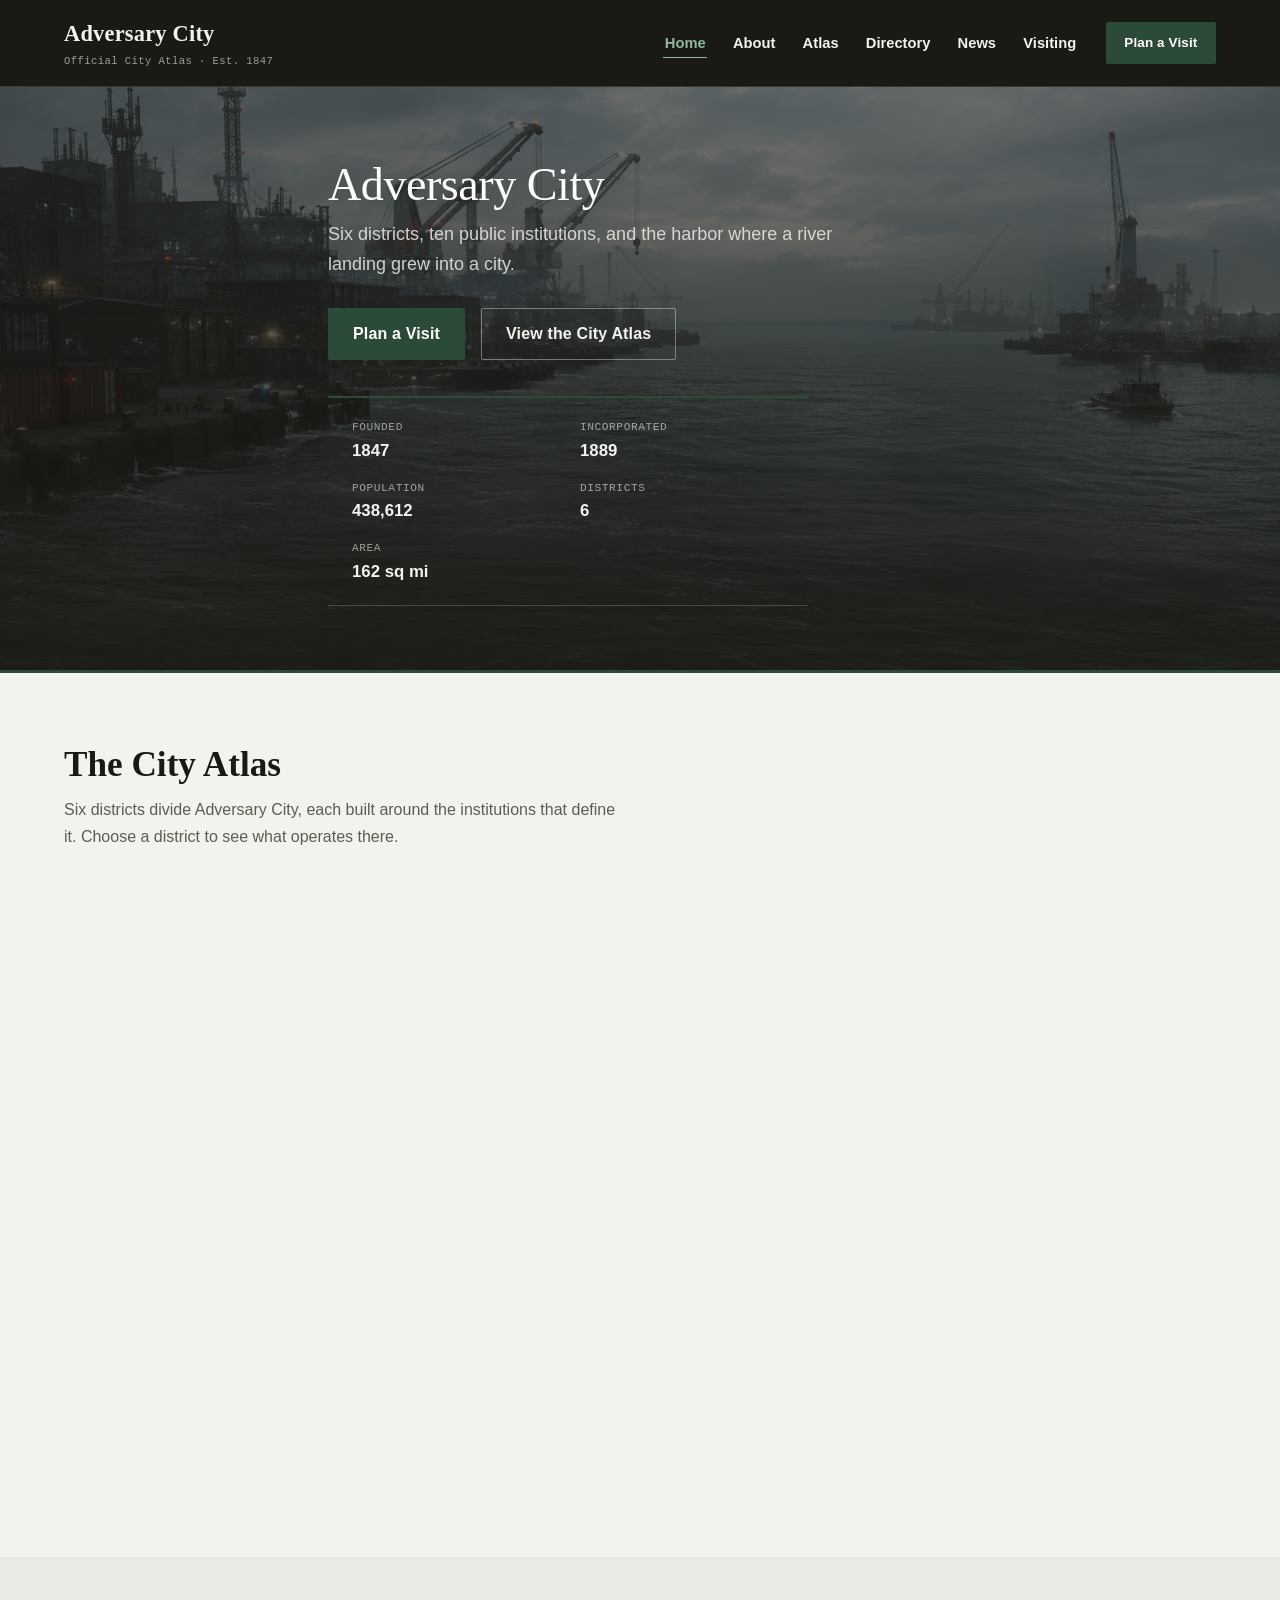
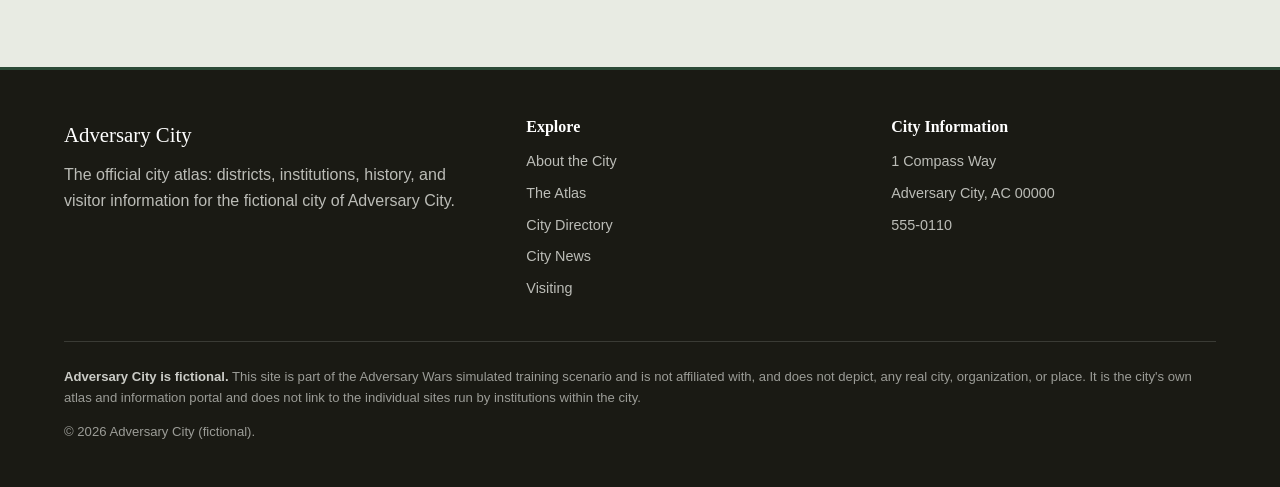
==== commit bbca50c7: "Added images" ====
--- a/index.html
+++ b/index.html
@@ -29,7 +29,7 @@
 
   <header class="site-header">
     <div class="wrap">
-      <a class="brand" href="/" aria-current="page">
+      <a class="brand" href="index.html" aria-current="page">
         <span class="brand-name">Adversary City</span>
         <span class="brand-sub">Official City Atlas · Est. 1847</span>
       </a>
@@ -41,14 +41,14 @@
 
       <nav class="primary-nav" id="primary-nav" aria-label="Primary">
         <ul class="nav-links">
-          <li><a href="/" aria-current="page">Home</a></li>
-          <li><a href="about/">About</a></li>
-          <li><a href="atlas/">Atlas</a></li>
-          <li><a href="directory/">Directory</a></li>
-          <li><a href="news/">News</a></li>
-          <li><a href="visiting/">Visiting</a></li>
+          <li><a href="index.html" aria-current="page">Home</a></li>
+          <li><a href="about/index.html">About</a></li>
+          <li><a href="atlas/index.html">Atlas</a></li>
+          <li><a href="directory/index.html">Directory</a></li>
+          <li><a href="news/index.html">News</a></li>
+          <li><a href="visiting/index.html">Visiting</a></li>
         </ul>
-        <a class="btn btn--primary" href="visiting/">Plan a Visit</a>
+        <a class="btn btn--primary" href="visiting/index.html">Plan a Visit</a>
       </nav>
     </div>
   </header>
@@ -56,12 +56,13 @@
   <main id="main">
     <!-- Hero -->
     <section class="hero">
+      <img class="hero-photo" src="assets/images/harbor-hero.png" width="1672" height="941" alt="A working harbor at dusk, cranes and shipping berths along the pier with a patrol boat crossing open water." fetchpriority="high" />
       <div class="wrap hero-inner">
         <div>
           <h1>Adversary City</h1>
           <p class="hero-tagline">Six districts, ten public institutions, and the harbor where a river landing grew into a city.</p>
           <div class="hero-actions">
-            <a class="btn btn--primary" href="visiting/">Plan a Visit</a>
+            <a class="btn btn--primary" href="visiting/index.html">Plan a Visit</a>
             <a class="btn btn--ghost-dark" href="#atlas">View the City Atlas</a>
           </div>
           <dl class="gazetteer-facts">
@@ -102,7 +103,9 @@
 
         <div class="atlas-layout reveal">
           <div class="atlas-map-frame">
-            <svg viewBox="0 0 900 600" role="img" aria-label="Illustrated map of Adversary City, showing six districts, streets, the Adversary River, the harbor, and the location of each public institution">
+            <svg viewBox="0 0 900 600" role="img" aria-labelledby="atlas-map-title atlas-map-desc">
+              <title id="atlas-map-title">Map of Adversary City</title>
+              <desc id="atlas-map-desc">An illustrated map showing the city's six districts, its street grid, the Adversary River and harbor, an airport runway, and the location of each of the ten public institutions.</desc>
               <defs>
                 <pattern id="street-grid" width="30" height="30" patternUnits="userSpaceOnUse">
                   <path d="M30,0 L0,0 0,30" fill="none" stroke="#6f6a5c" stroke-width="1" opacity="0.5" />
@@ -284,7 +287,7 @@
           </div>
         </div>
 
-        <p class="reveal more-link"><a class="section-link" href="atlas/">View the full Atlas</a></p>
+        <p class="reveal more-link"><a class="section-link" href="atlas/index.html">View the full Atlas</a></p>
       </div>
     </section>
 
@@ -381,7 +384,7 @@
           </li>
         </ul>
 
-        <p class="reveal more-link"><a class="section-link" href="directory/">View the full City Directory</a></p>
+        <p class="reveal more-link"><a class="section-link" href="directory/index.html">View the full City Directory</a></p>
       </div>
     </section>
 
@@ -443,7 +446,7 @@
           </li>
         </ol>
 
-        <p class="reveal more-link"><a class="section-link" href="news/">View the full News Archive</a></p>
+        <p class="reveal more-link"><a class="section-link" href="news/index.html">View the full News Archive</a></p>
       </div>
     </section>
 
@@ -468,7 +471,7 @@
           </div>
         </div>
 
-        <p class="reveal more-link"><a class="section-link" href="about/">Read the full City History</a></p>
+        <p class="reveal more-link"><a class="section-link" href="about/index.html">Read the full City History</a></p>
       </div>
     </section>
 
@@ -503,7 +506,7 @@
           </div>
         </div>
 
-        <p class="reveal more-link"><a class="section-link" href="visiting/">Plan Your Visit</a></p>
+        <p class="reveal more-link"><a class="section-link" href="visiting/index.html">Plan Your Visit</a></p>
       </div>
     </section>
 
@@ -528,7 +531,7 @@
           </div>
           <div class="panel">
             <h3>Find Your Way</h3>
-            <p>Start with <a href="atlas/">the Atlas</a> for districts and locations, the <a href="directory/">Directory</a> for a full list of institutions, or <a href="news/">City News</a> for the latest announcements.</p>
+            <p>Start with <a href="atlas/index.html">the Atlas</a> for districts and locations, the <a href="directory/index.html">Directory</a> for a full list of institutions, or <a href="news/index.html">City News</a> for the latest announcements.</p>
           </div>
         </div>
       </div>
@@ -545,11 +548,11 @@
         <div>
           <h3>Explore</h3>
           <ul>
-            <li><a href="about/">About the City</a></li>
-            <li><a href="atlas/">The Atlas</a></li>
-            <li><a href="directory/">City Directory</a></li>
-            <li><a href="news/">City News</a></li>
-            <li><a href="visiting/">Visiting</a></li>
+            <li><a href="about/index.html">About the City</a></li>
+            <li><a href="atlas/index.html">The Atlas</a></li>
+            <li><a href="directory/index.html">City Directory</a></li>
+            <li><a href="news/index.html">City News</a></li>
+            <li><a href="visiting/index.html">Visiting</a></li>
           </ul>
         </div>
         <div>
--- a/css/styles.css
+++ b/css/styles.css
@@ -18,6 +18,7 @@
   --line: #dcded3;
   --brick: #8a3c2c;
   --brick-deep: #6a2d20;
+  --forest-light: #8fb89e;
 
   --font-display: Constantia, Cambria, Georgia, serif;
   --font-body: "Gill Sans MT", "Gill Sans", Corbel, sans-serif;
@@ -74,14 +75,17 @@
 h3,
 h4 {
   font-family: var(--font-display);
+  font-weight: 500;
   color: var(--ink);
   line-height: 1.15;
   letter-spacing: -0.01em;
   margin: 0 0 0.6em;
 }
 
+h2,
 h3,
 h4 {
+  font-weight: 600;
   letter-spacing: 0;
 }
 
@@ -139,8 +143,8 @@
 /* ---------- Header / nav ---------- */
 
 .site-header {
-  background: var(--panel);
-  border-bottom: 1px solid var(--line);
+  background: var(--ink);
+  border-bottom: 1px solid rgba(242, 243, 238, 0.14);
   position: sticky;
   top: 0;
   z-index: 100;
@@ -160,13 +164,13 @@
   flex-direction: column;
   flex-shrink: 0;
   text-decoration: none;
-  color: var(--ink);
+  color: var(--stone);
   white-space: nowrap;
 }
 
 .brand-name {
   font-family: var(--font-display);
-  font-weight: 700;
+  font-weight: 600;
   font-size: 1.4rem;
   letter-spacing: 0.01em;
 }
@@ -174,7 +178,7 @@
 .brand-sub {
   font-family: var(--font-mono);
   font-size: 0.66rem;
-  color: var(--ink-soft);
+  color: rgba(242, 243, 238, 0.6);
   letter-spacing: 0.04em;
 }
 
@@ -195,7 +199,7 @@
 }
 
 .nav-links a {
-  color: var(--ink);
+  color: var(--stone);
   text-decoration: none;
   font-size: 0.92rem;
   font-weight: 600;
@@ -206,13 +210,13 @@
 }
 
 .nav-links a:hover {
-  color: var(--forest-deep);
-  border-bottom-color: var(--line);
+  color: var(--forest-light);
+  border-bottom-color: rgba(242, 243, 238, 0.3);
 }
 
 .nav-links a[aria-current="page"] {
-  color: var(--forest-deep);
-  border-bottom-color: var(--forest);
+  color: var(--forest-light);
+  border-bottom-color: var(--forest-light);
 }
 
 .primary-nav .btn {
@@ -224,7 +228,7 @@
 .nav-toggle {
   display: none;
   background: transparent;
-  border: 1px solid var(--line);
+  border: 1px solid rgba(242, 243, 238, 0.3);
   border-radius: var(--radius);
   padding: 0.45rem 0.6rem;
   font-family: var(--font-body);
@@ -235,7 +239,7 @@
   display: block;
   width: 20px;
   height: 2px;
-  background: var(--ink);
+  background: var(--stone);
   position: relative;
 }
 
@@ -246,7 +250,7 @@
   left: 0;
   width: 20px;
   height: 2px;
-  background: var(--ink);
+  background: var(--stone);
 }
 
 .nav-toggle-bars::before {
@@ -267,8 +271,8 @@
     top: 100%;
     left: 0;
     right: 0;
-    background: var(--panel);
-    border-bottom: 1px solid var(--line);
+    background: var(--ink);
+    border-bottom: 1px solid rgba(242, 243, 238, 0.14);
     flex-direction: column;
     align-items: stretch;
     gap: 0;
@@ -288,7 +292,7 @@
   .nav-links a {
     display: block;
     padding: 0.75rem 0;
-    border-bottom: 1px solid var(--line);
+    border-bottom: 1px solid rgba(242, 243, 238, 0.14);
   }
 
   .primary-nav .btn {
@@ -349,10 +353,33 @@
 .page-intro,
 .error-hero {
   position: relative;
+  overflow: hidden;
   background: var(--ink);
   color: var(--stone);
   padding: 4.5rem 0 4rem;
   border-bottom: 3px solid var(--forest);
+}
+
+.hero-photo {
+  position: absolute;
+  inset: 0;
+  width: 100%;
+  height: 100%;
+  object-fit: cover;
+  z-index: 0;
+}
+
+.hero::after {
+  content: "";
+  position: absolute;
+  inset: 0;
+  z-index: 0;
+  background: linear-gradient(
+    185deg,
+    rgba(26, 26, 20, 0.58) 0%,
+    rgba(26, 26, 20, 0.74) 55%,
+    rgba(26, 26, 20, 0.92) 100%
+  );
 }
 
 .hero h1,
@@ -370,6 +397,8 @@
 }
 
 .hero-inner {
+  position: relative;
+  z-index: 1;
   max-width: 42rem;
 }
 
@@ -949,6 +978,44 @@
   margin: 0;
 }
 
+/* ---------- Section photos (figure + caption, printed-report style) ---------- */
+
+.history-photo,
+.photo-duo figure {
+  margin: 0 0 2.5rem;
+}
+
+.history-photo img,
+.photo-duo img {
+  width: 100%;
+  height: auto;
+  border: 1px solid var(--line);
+}
+
+.history-photo figcaption,
+.photo-duo figcaption {
+  margin-top: 0.6rem;
+  font-size: 0.85rem;
+  color: var(--ink-soft);
+  max-width: 65ch;
+}
+
+.photo-duo {
+  display: grid;
+  grid-template-columns: 1fr 1fr;
+  gap: 1.75rem;
+}
+
+.photo-duo figure {
+  margin: 0;
+}
+
+@media (max-width: 700px) {
+  .photo-duo {
+    grid-template-columns: 1fr;
+  }
+}
+
 /* ---------- History table ---------- */
 
 .chronology {
@@ -982,9 +1049,9 @@
   font-size: 0.72rem;
   text-transform: uppercase;
   letter-spacing: 0.05em;
-  color: #fff;
-  background: var(--forest-deep);
-  border-bottom-color: var(--forest-deep);
+  color: var(--ink);
+  font-weight: 700;
+  border-bottom: 2px solid var(--forest);
 }
 
 .chronology-wrap {
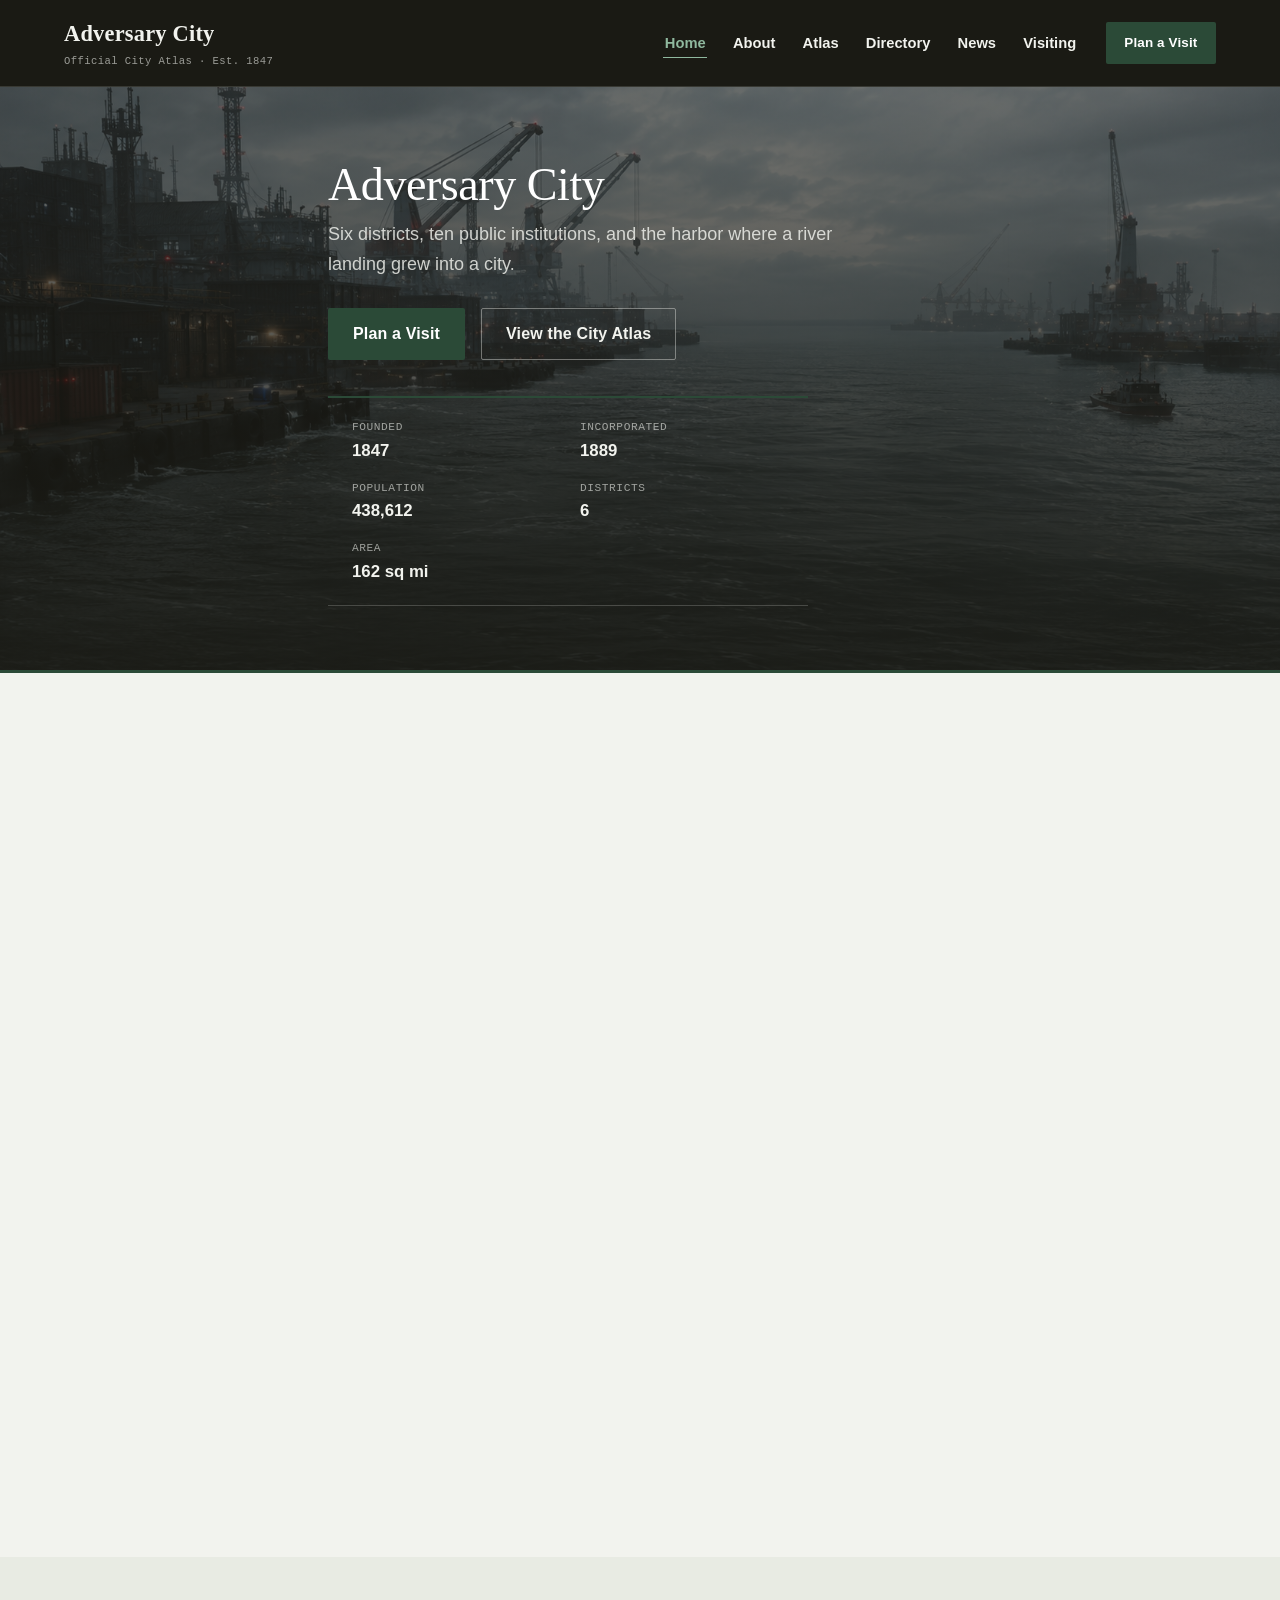
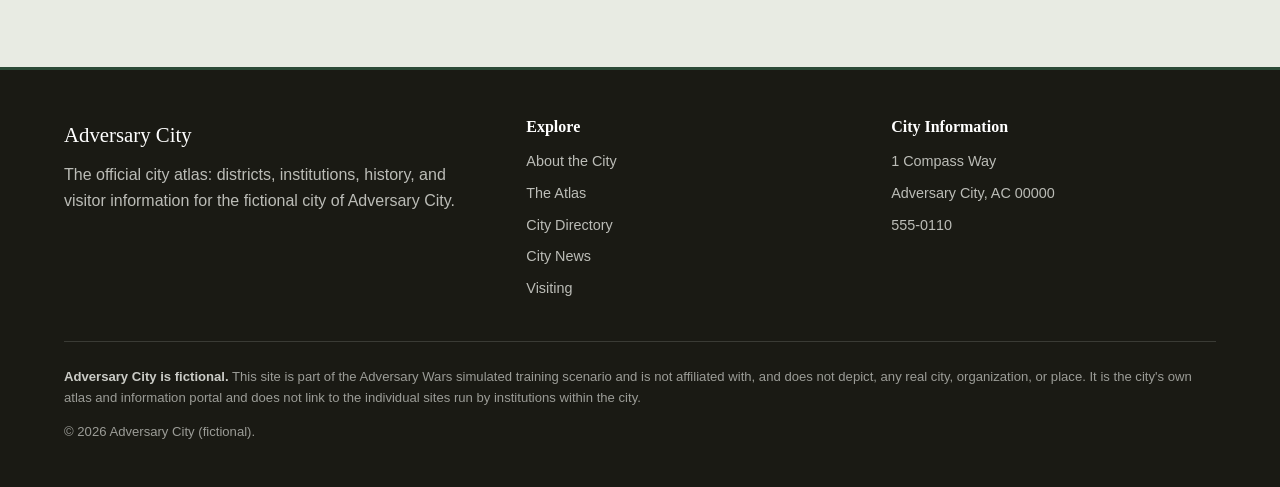
==== commit ef916610: "Update index.html" ====
--- a/index.html
+++ b/index.html
@@ -29,7 +29,7 @@
 
   <header class="site-header">
     <div class="wrap">
-      <a class="brand" href="index.html" aria-current="page">
+      <a class="brand" href="/" aria-current="page">
         <span class="brand-name">Adversary City</span>
         <span class="brand-sub">Official City Atlas · Est. 1847</span>
       </a>
@@ -41,14 +41,14 @@
 
       <nav class="primary-nav" id="primary-nav" aria-label="Primary">
         <ul class="nav-links">
-          <li><a href="index.html" aria-current="page">Home</a></li>
-          <li><a href="about/index.html">About</a></li>
-          <li><a href="atlas/index.html">Atlas</a></li>
-          <li><a href="directory/index.html">Directory</a></li>
-          <li><a href="news/index.html">News</a></li>
-          <li><a href="visiting/index.html">Visiting</a></li>
+          <li><a href="/" aria-current="page">Home</a></li>
+          <li><a href="about/">About</a></li>
+          <li><a href="atlas/">Atlas</a></li>
+          <li><a href="directory/">Directory</a></li>
+          <li><a href="news/">News</a></li>
+          <li><a href="visiting/">Visiting</a></li>
         </ul>
-        <a class="btn btn--primary" href="visiting/index.html">Plan a Visit</a>
+        <a class="btn btn--primary" href="visiting/">Plan a Visit</a>
       </nav>
     </div>
   </header>
@@ -62,7 +62,7 @@
           <h1>Adversary City</h1>
           <p class="hero-tagline">Six districts, ten public institutions, and the harbor where a river landing grew into a city.</p>
           <div class="hero-actions">
-            <a class="btn btn--primary" href="visiting/index.html">Plan a Visit</a>
+            <a class="btn btn--primary" href="visiting/">Plan a Visit</a>
             <a class="btn btn--ghost-dark" href="#atlas">View the City Atlas</a>
           </div>
           <dl class="gazetteer-facts">
@@ -287,7 +287,7 @@
           </div>
         </div>
 
-        <p class="reveal more-link"><a class="section-link" href="atlas/index.html">View the full Atlas</a></p>
+        <p class="reveal more-link"><a class="section-link" href="atlas/">View the full Atlas</a></p>
       </div>
     </section>
 
@@ -384,7 +384,7 @@
           </li>
         </ul>
 
-        <p class="reveal more-link"><a class="section-link" href="directory/index.html">View the full City Directory</a></p>
+        <p class="reveal more-link"><a class="section-link" href="directory/">View the full City Directory</a></p>
       </div>
     </section>
 
@@ -446,7 +446,7 @@
           </li>
         </ol>
 
-        <p class="reveal more-link"><a class="section-link" href="news/index.html">View the full News Archive</a></p>
+        <p class="reveal more-link"><a class="section-link" href="news/">View the full News Archive</a></p>
       </div>
     </section>
 
@@ -471,7 +471,7 @@
           </div>
         </div>
 
-        <p class="reveal more-link"><a class="section-link" href="about/index.html">Read the full City History</a></p>
+        <p class="reveal more-link"><a class="section-link" href="about/">Read the full City History</a></p>
       </div>
     </section>
 
@@ -506,7 +506,7 @@
           </div>
         </div>
 
-        <p class="reveal more-link"><a class="section-link" href="visiting/index.html">Plan Your Visit</a></p>
+        <p class="reveal more-link"><a class="section-link" href="visiting/">Plan Your Visit</a></p>
       </div>
     </section>
 
@@ -531,7 +531,7 @@
           </div>
           <div class="panel">
             <h3>Find Your Way</h3>
-            <p>Start with <a href="atlas/index.html">the Atlas</a> for districts and locations, the <a href="directory/index.html">Directory</a> for a full list of institutions, or <a href="news/index.html">City News</a> for the latest announcements.</p>
+            <p>Start with <a href="atlas/">the Atlas</a> for districts and locations, the <a href="directory/">Directory</a> for a full list of institutions, or <a href="news/">City News</a> for the latest announcements.</p>
           </div>
         </div>
       </div>
@@ -548,11 +548,11 @@
         <div>
           <h3>Explore</h3>
           <ul>
-            <li><a href="about/index.html">About the City</a></li>
-            <li><a href="atlas/index.html">The Atlas</a></li>
-            <li><a href="directory/index.html">City Directory</a></li>
-            <li><a href="news/index.html">City News</a></li>
-            <li><a href="visiting/index.html">Visiting</a></li>
+            <li><a href="about/">About the City</a></li>
+            <li><a href="atlas/">The Atlas</a></li>
+            <li><a href="directory/">City Directory</a></li>
+            <li><a href="news/">City News</a></li>
+            <li><a href="visiting/">Visiting</a></li>
           </ul>
         </div>
         <div>
